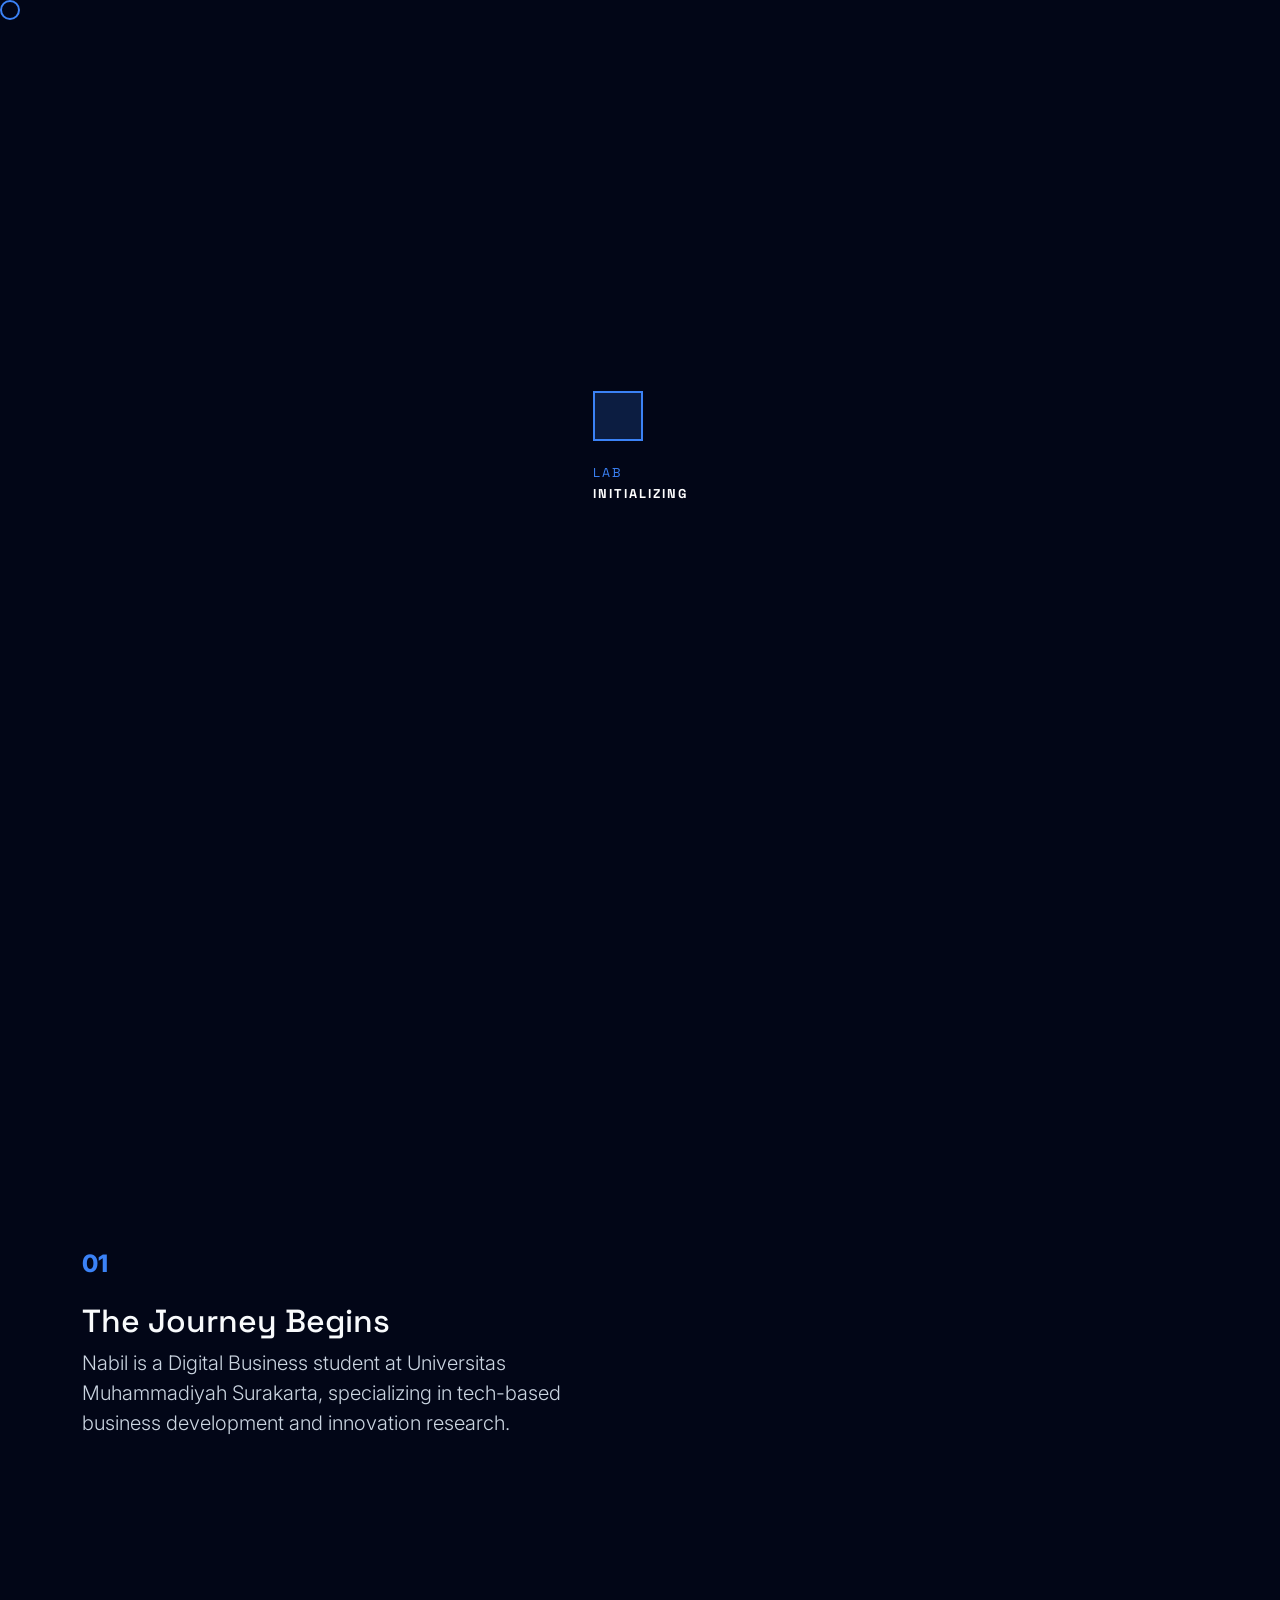
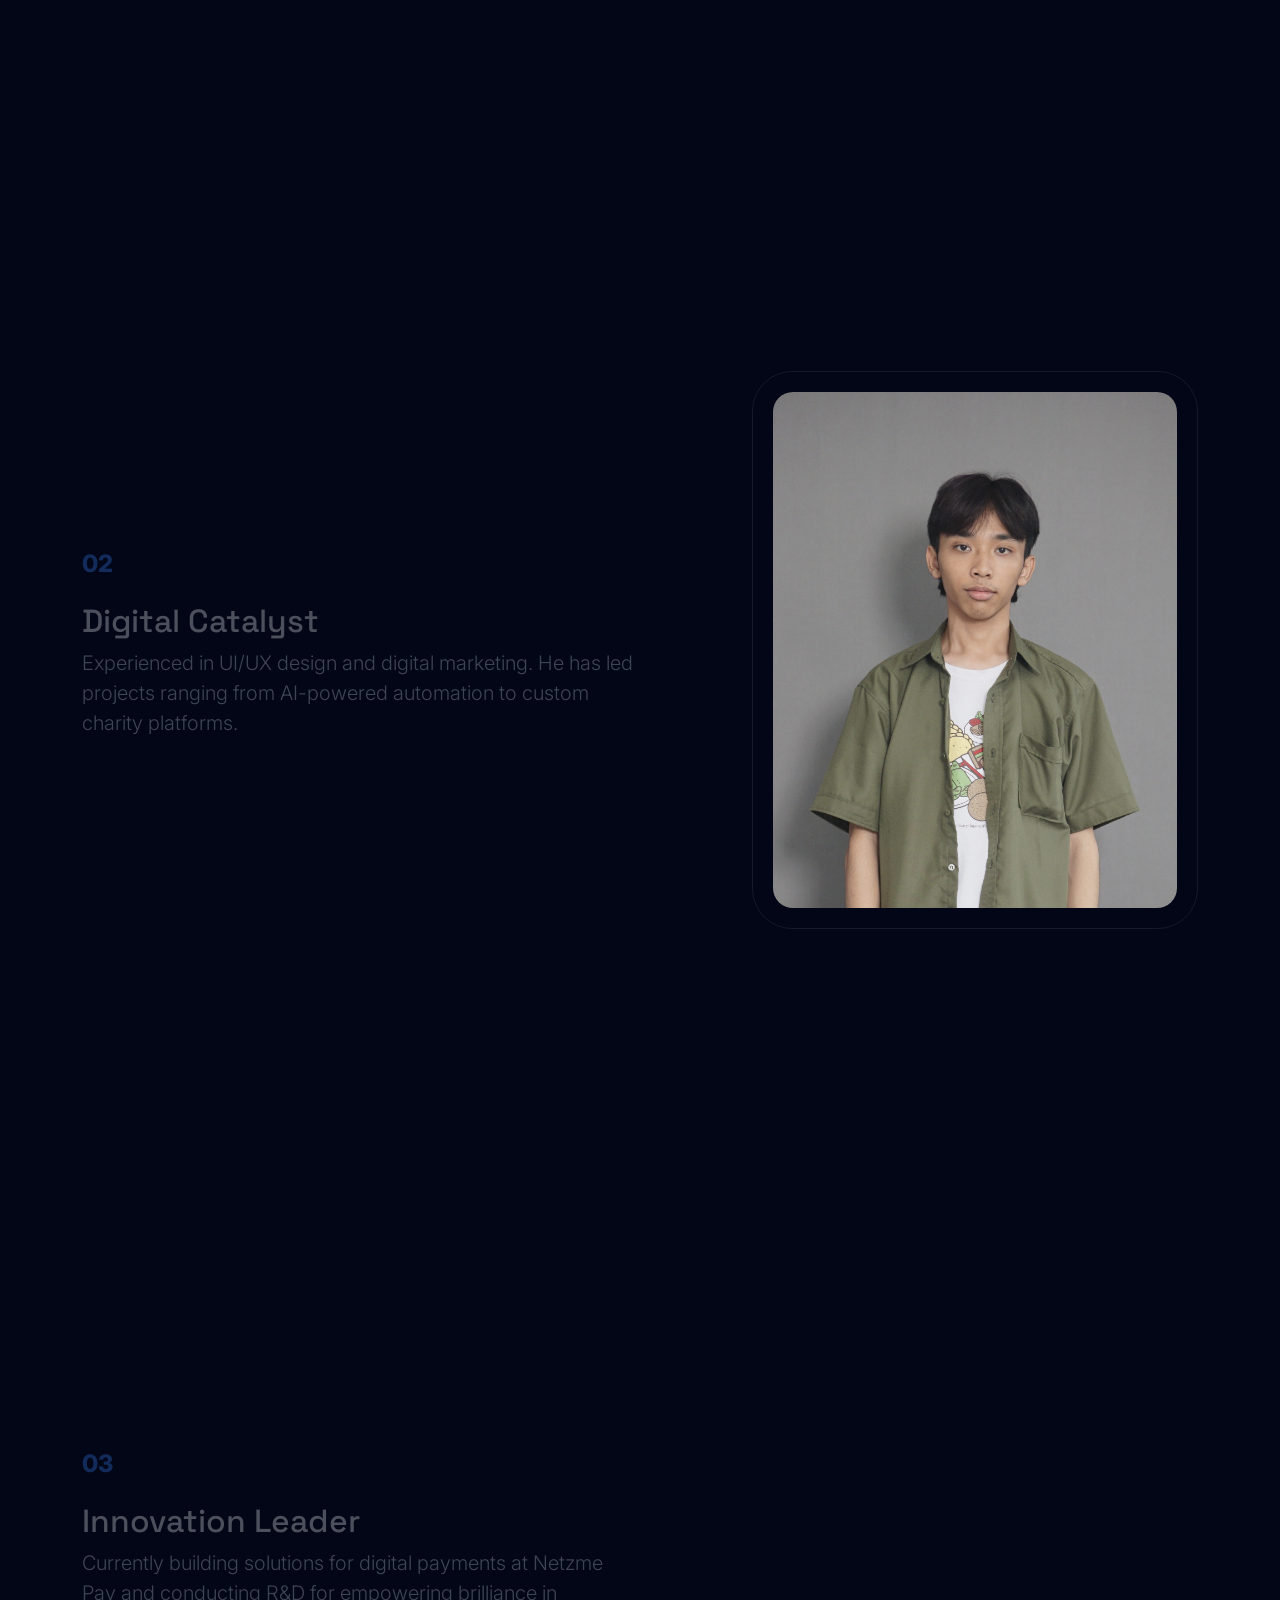
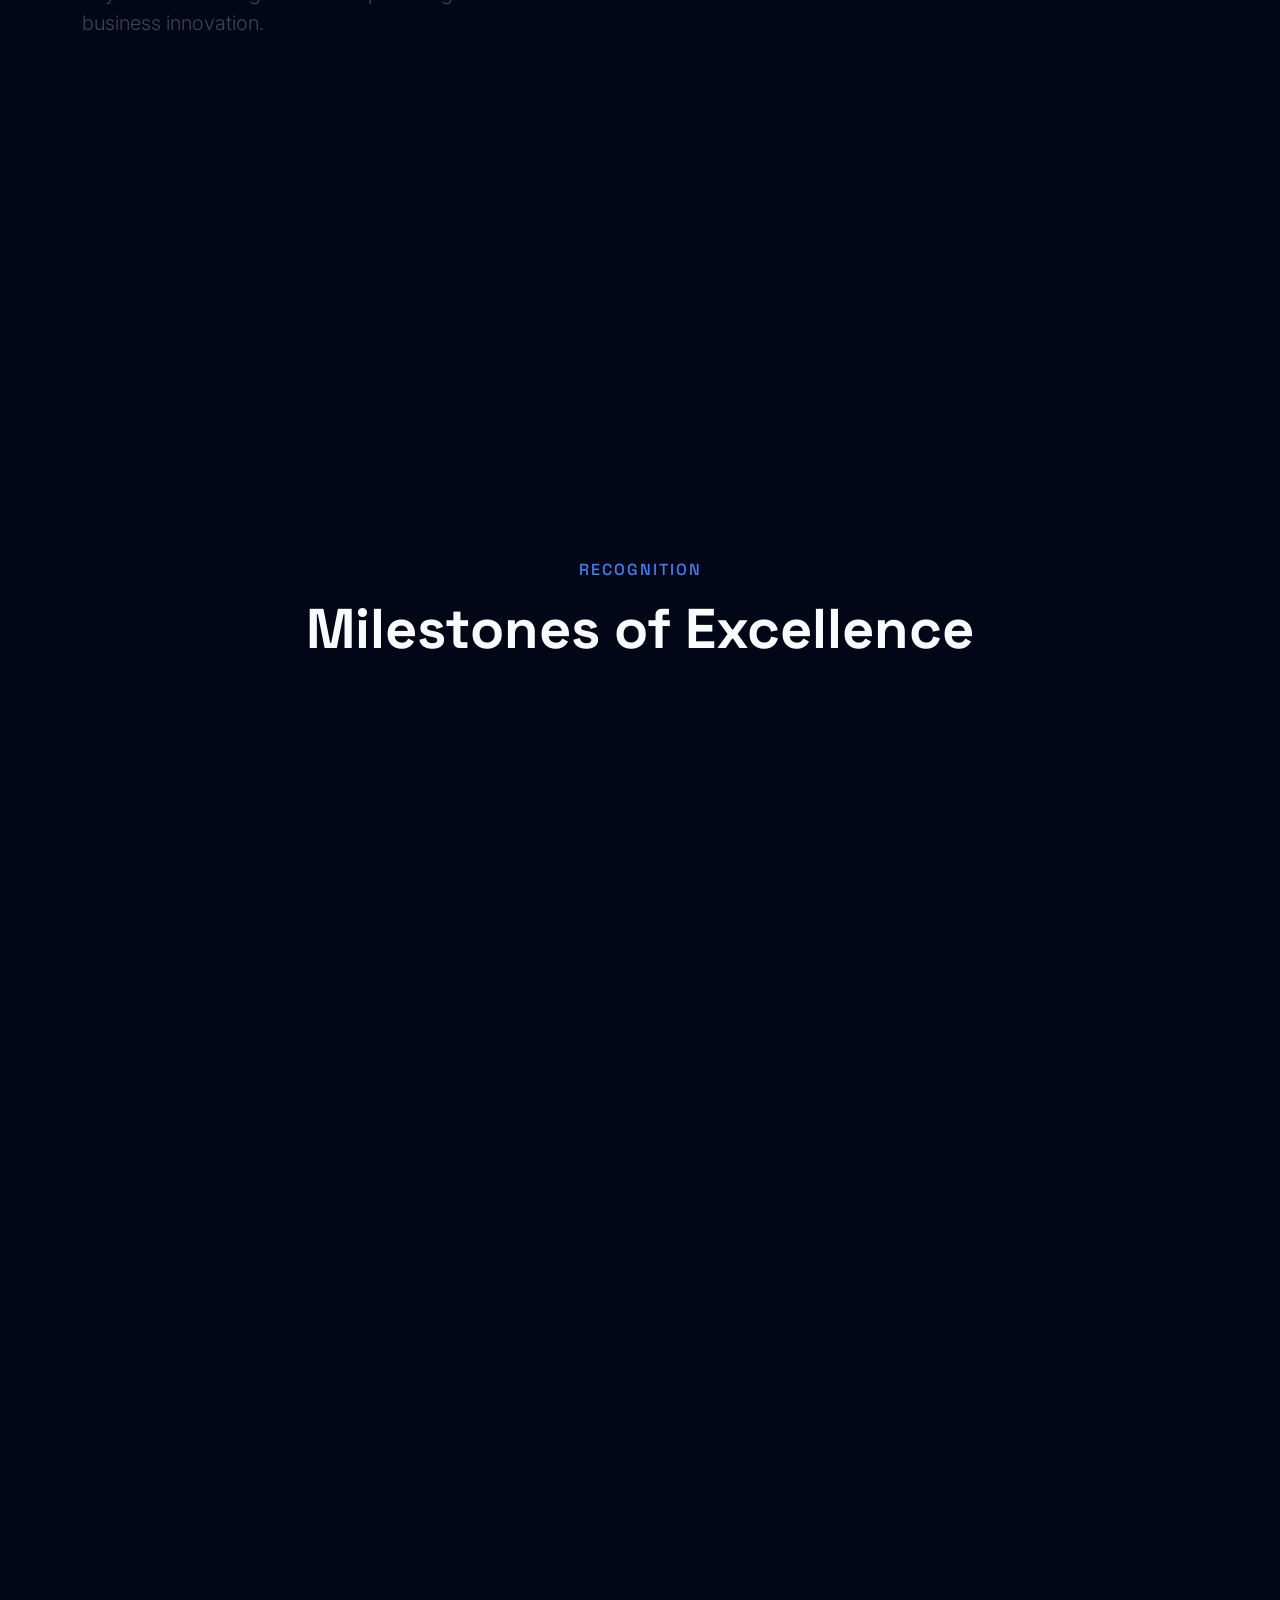
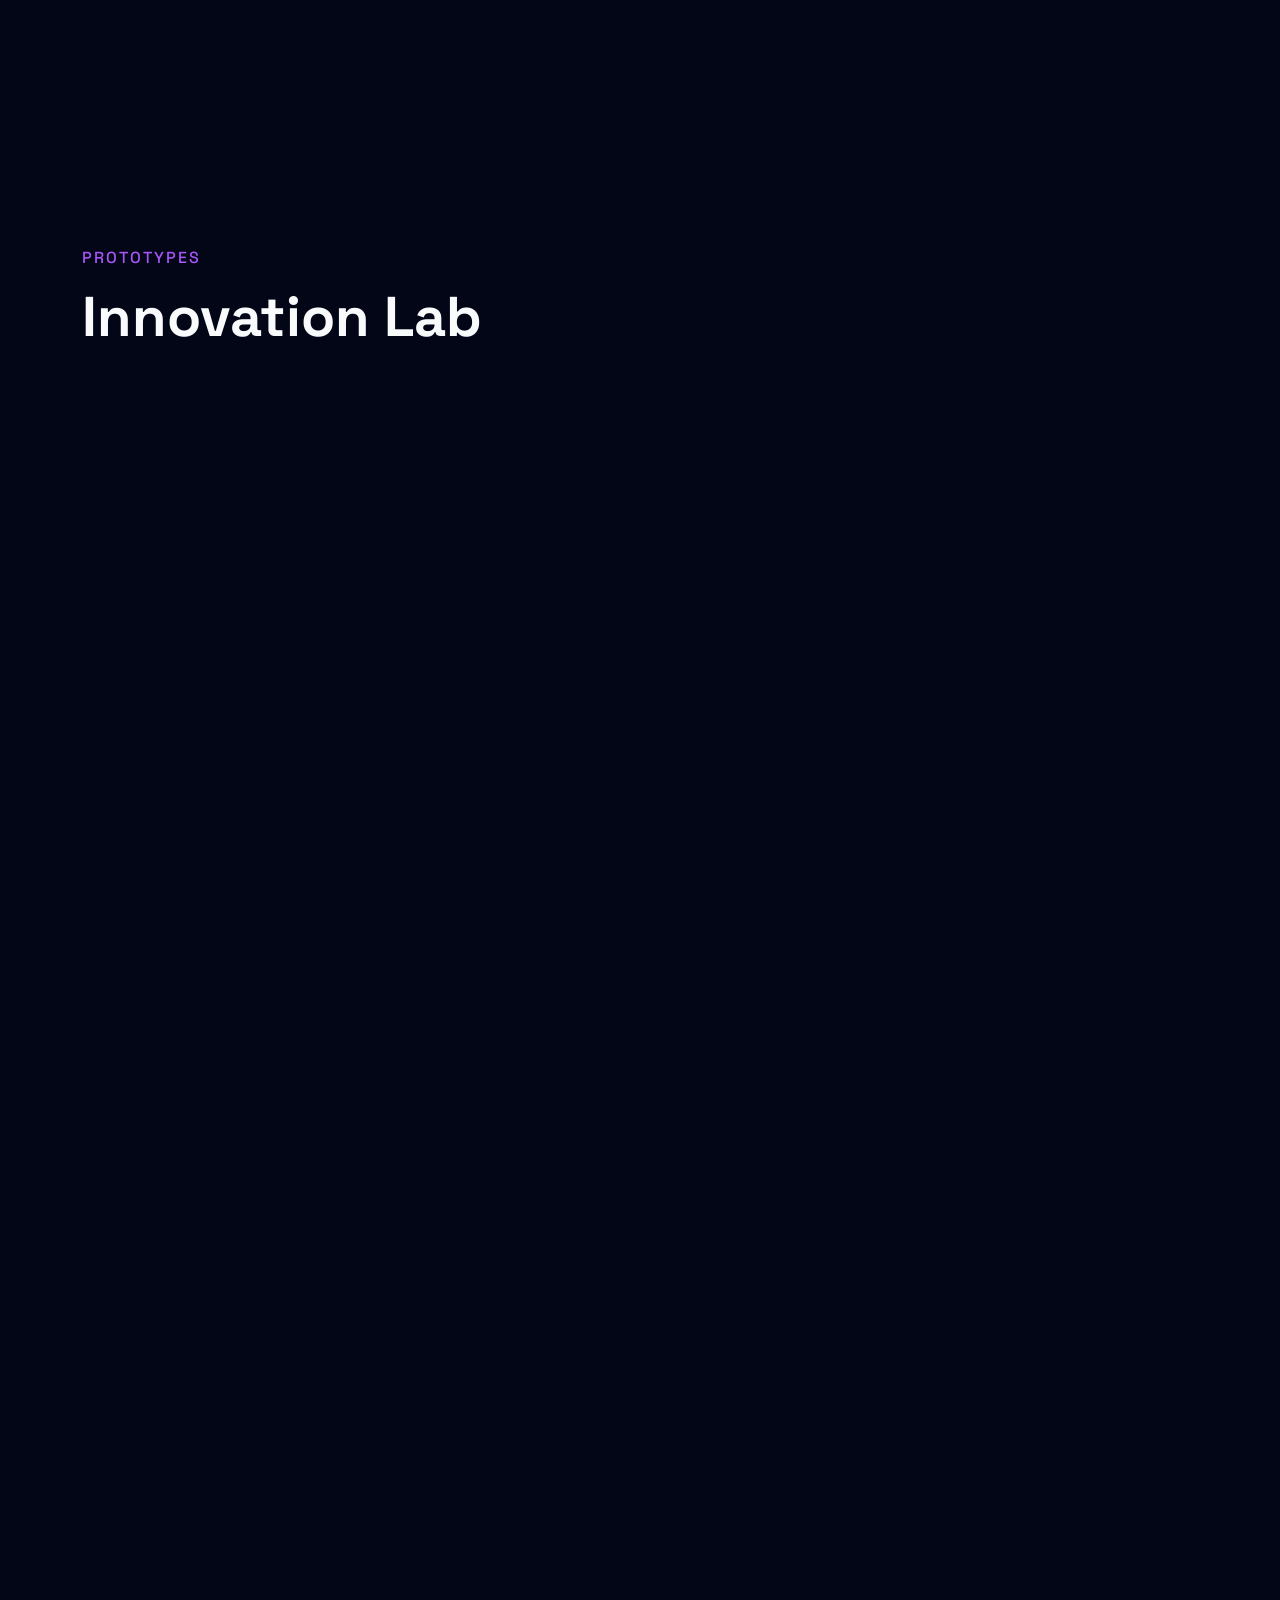
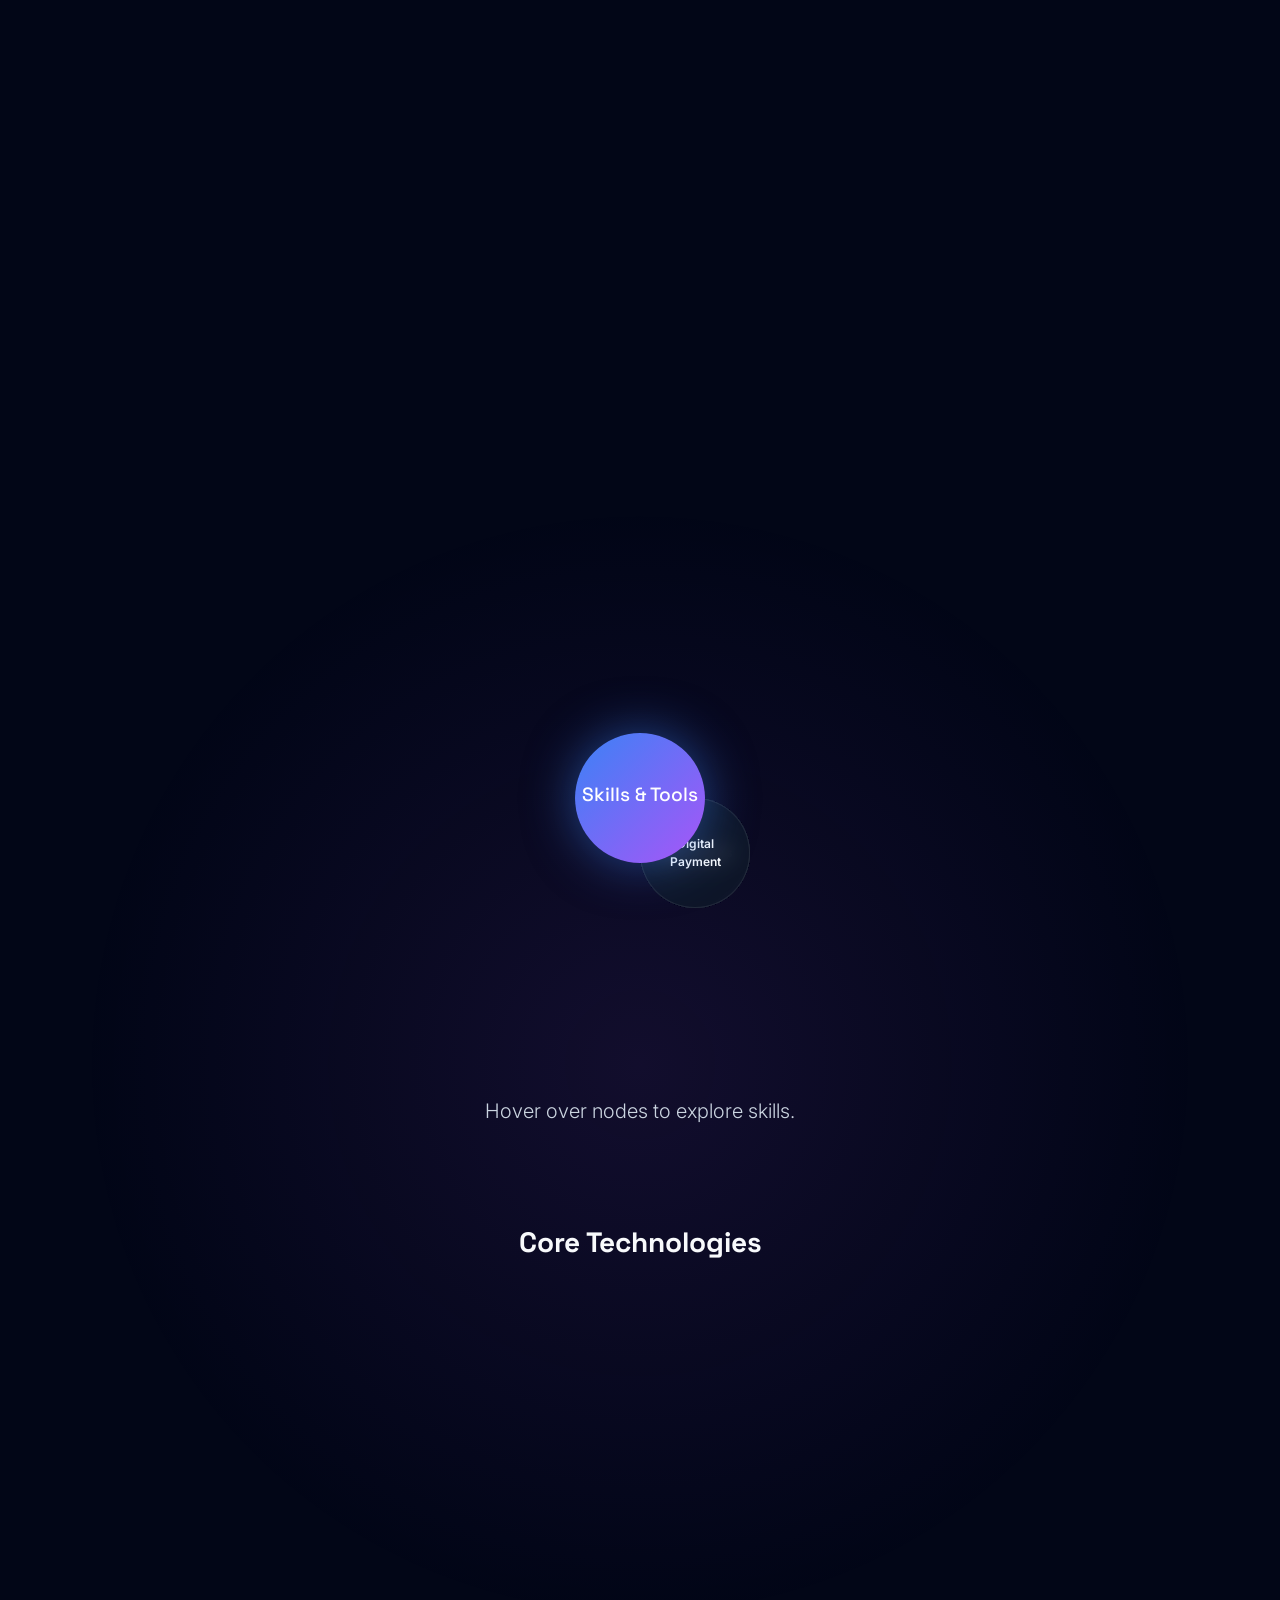
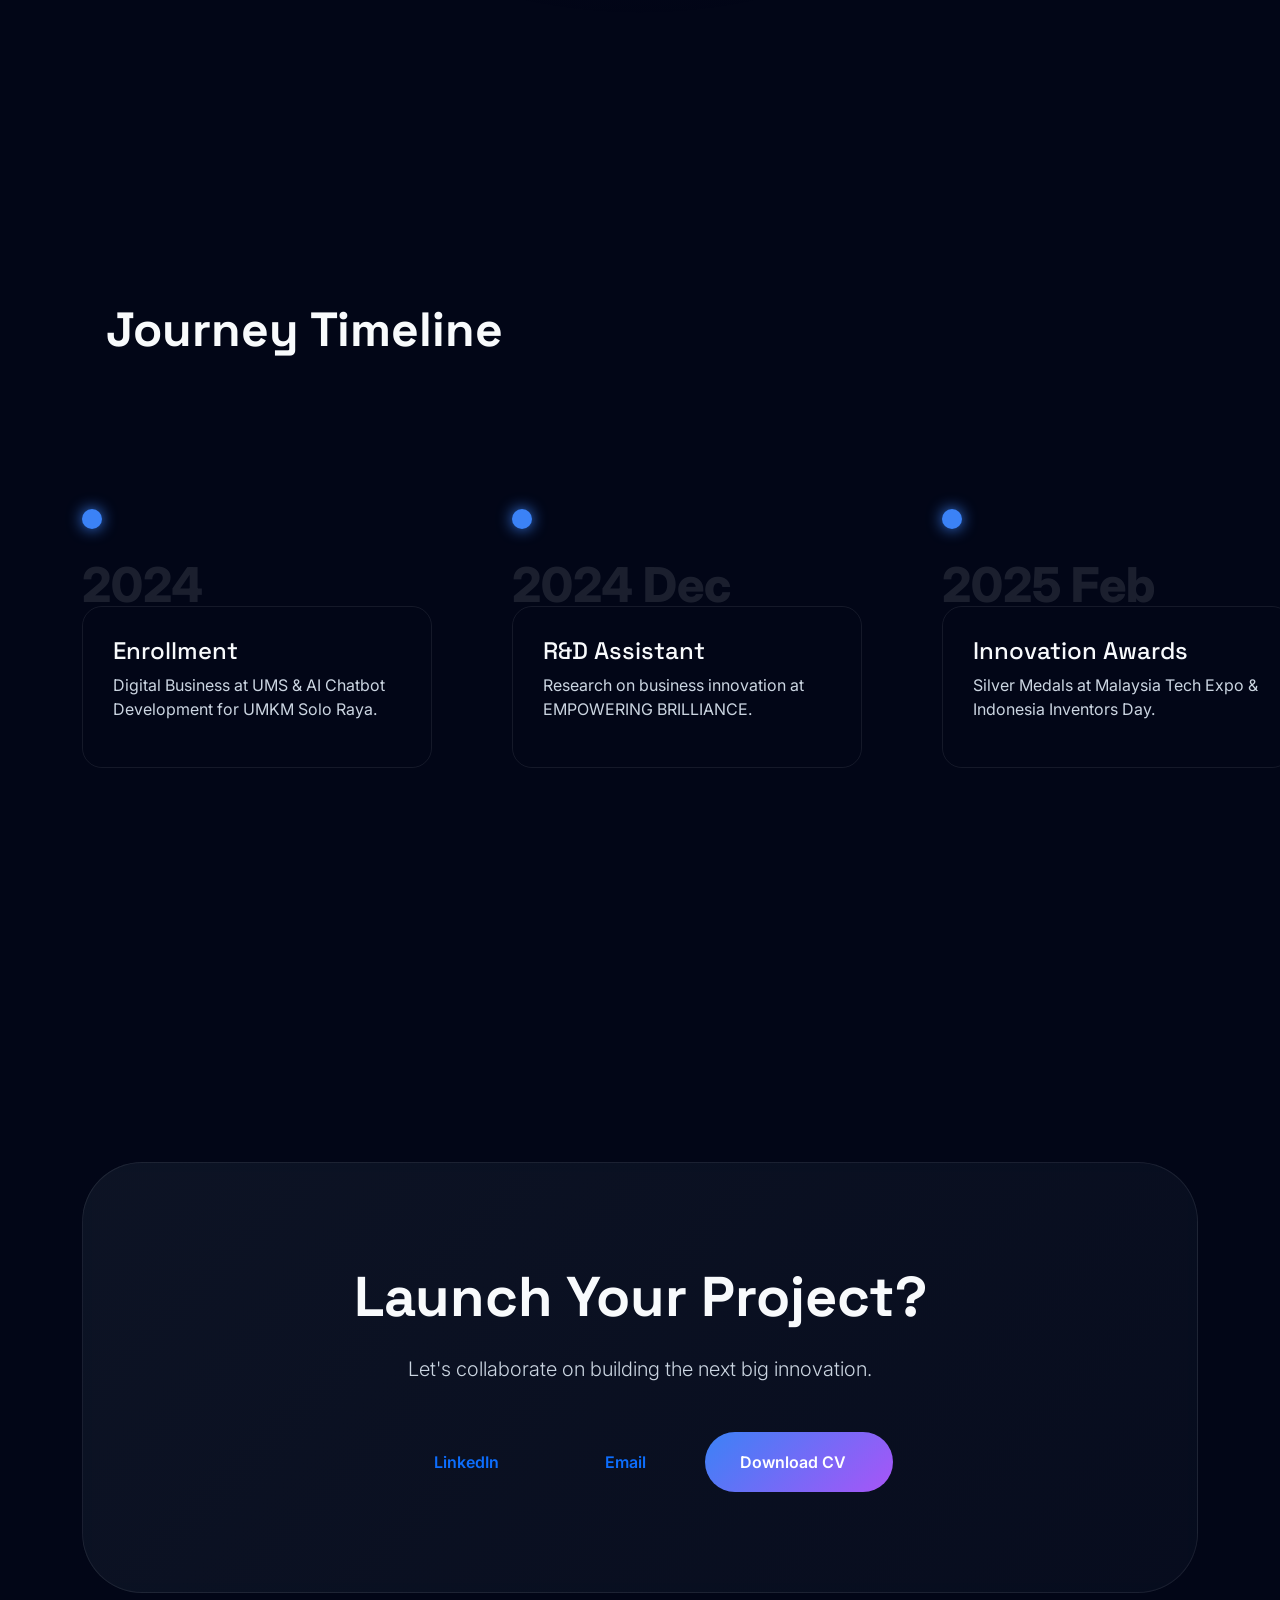
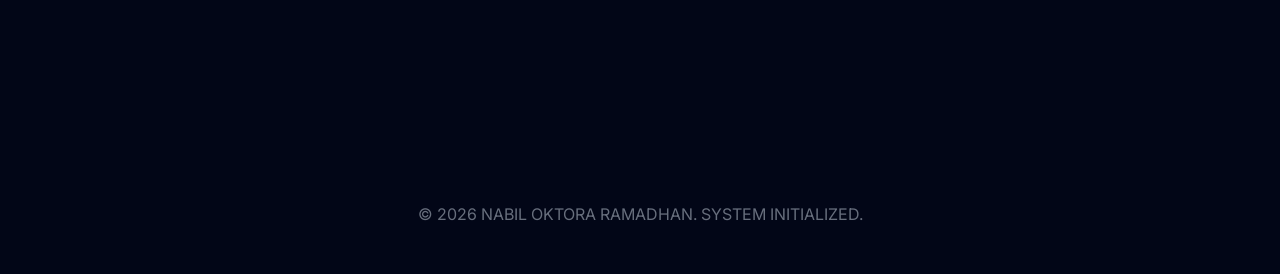
==== index.html @ db27ea3c "Add files via upload" ====
<!DOCTYPE html>
<html lang="en">
<head>
    <meta charset="UTF-8">
    <meta name="viewport" content="width=device-width, initial-scale=1.0">
    <title>Nabil Oktora Ramadhan | Innovation Lab</title>
    <!-- CSS Dependencies -->
    <link href="https://cdn.jsdelivr.net/npm/bootstrap@5.3.0/dist/css/bootstrap.min.css" rel="stylesheet">
    <link href="https://cdn.jsdelivr.net/npm/remixicon@3.5.0/fonts/remixicon.css" rel="stylesheet">
    <link href="https://unpkg.com/aos@2.3.1/dist/aos.css" rel="stylesheet">
    <!-- Fonts -->
    <link href="https://fonts.googleapis.com/css2?family=Space+Grotesk:wght@300;400;500;600;700&family=Inter:wght@300;400;600;800&display=swap" rel="stylesheet">
    <!-- Custom CSS -->
    <link rel="stylesheet" href="assets/css/lab-style.css">
    <!-- Lenis Smooth Scroll CSS -->
    <link rel="stylesheet" href="https://unpkg.com/lenis@1.1.13/dist/lenis.css">
</head>
<body class="dark-mode">

    <!-- PRELOADER -->
    <div id="preloader">
        <div class="loader-wrapper">
            <div class="cube-loader">
                <div class="cube-face front"></div>
                <div class="cube-face back"></div>
                <div class="cube-face left"></div>
                <div class="cube-face right"></div>
                <div class="cube-face top"></div>
                <div class="cube-face bottom"></div>
            </div>
            <h2 class="loader-text ls-2 mt-4">LAB<span>INITIALIZING</span></h2>
        </div>
    </div>

    <!-- CUSTOM CURSOR -->
    <div class="cursor-magic"></div>

    <!-- BACKGROUND ENGINE -->
    <div id="particles-js"></div>
    <div class="cyber-grid"></div>
    <div class="bg-glow"></div>

    <!-- NAVBAR -->
    <div id="scroll-progress"></div>
    <nav class="navbar navbar-expand-lg fixed-top nav-lab">
        <div class="container">
            <a class="navbar-brand fw-bold" href="#">NABIL<span> OKTORA</span></a>
            <div class="ms-auto d-flex align-items-center gap-4">
                <a href="#work" class="nav-link-lab d-none d-md-block">Projects</a>
                <a href="#contact" class="btn btn-cyber">Contact</a>
            </div>
        </div>
    </nav>

    <!-- HERO -->
    <section id="hero" class="hero-section">
        <div class="container text-center">
            <div class="hero-content" data-aos="zoom-out" data-aos-duration="1500">
                <div class="badge-status mb-4">
                    <span class="dot"></span> Digital Innovation Lab V.01
                </div>
                <h1 class="hero-title">
                    <span class="text-reveal">Award-Winning</span><br>
                    <span class="gradient-text">Innovation Leader.</span>
                </h1>
                <p class="hero-sub mt-4 max-w-700 mx-auto" data-aos="fade-up" data-aos-delay="200">
                    Nabil Oktora Ramadhan — International Gold Medalist & Digital Business Strategist. 
                    Merging <span class="text-white fw-bold">AI</span>, <span class="text-white fw-bold">startups</span>, and <span class="text-white fw-bold">innovation</span>.
                </p>
                <div class="hero-btns mt-5 d-flex justify-content-center gap-4">
                    <a href="#work" class="btn-main">Explore My Work</a>
                    <a href="#projects" class="btn-ghost">See My Projects</a>
                </div>
            </div>
        </div>
        <div class="scroll-indicator">
            <div class="mouse"></div>
            <p>Scroll to Explore</p>
        </div>
    </section>

    <!-- ABOUT SCROLL STORY -->
    <section id="about" class="story-section">
        <div class="container">
            <div class="story-wrapper">
                <div class="story-pin">
                    <div class="story-content active" id="step-1">
                        <span class="step-num">01</span>
                        <h2>The Journey Begins</h2>
                        <p class="lead">Nabil is a Digital Business student at Universitas Muhammadiyah Surakarta, specializing in tech-based business development and innovation research.</p>
                    </div>
                    <div class="story-content" id="step-2">
                        <span class="step-num">02</span>
                        <h2>Digital Catalyst</h2>
                        <p class="lead">Experienced in UI/UX design and digital marketing. He has led projects ranging from AI-powered automation to custom charity platforms.</p>
                    </div>
                    <div class="story-content" id="step-3">
                        <span class="step-num">03</span>
                        <h2>Innovation Leader</h2>
                        <p class="lead">Currently building solutions for digital payments at Netzme Pay and conducting R&D for empowering brilliance in business innovation.</p>
                    </div>
                </div>
                <div class="story-visual">
                    <div class="visual-box glass" id="visual-frame">
                        <img src="assets/images/6d55fc59edbf8b810febbb6f651c59e7.jpg" class="img-fluid" alt="Nabil" loading="lazy">
                    </div>
                </div>
            </div>
        </div>
    </section>

    <!-- ACHIEVEMENTS -->
    <section id="achievements" class="achieve-section section-padding">
        <div class="container">
            <div class="section-header text-center mb-100">
                <h6 class="ls-2 uppercase text-info mb-3">Recognition</h6>
                <h2 class="display-4 fw-bold">Milestones of Excellence</h2>
            </div>
            <div class="row g-4 justify-content-center">
                <div class="col-lg-4 col-md-6" data-aos="fade-up">
                    <div class="medal-card glass-premium" data-tilt data-tilt-max="10">
                        <div class="medal-icon gold">
                            <i class="ri-medal-line"></i>
                        </div>
                        <h4 class="mt-4">Gold Medal</h4>
                        <p class="text-muted">Global Youth Invention (GYIIF) 2026</p>
                        <button class="btn-details" onclick="openModal('gyiif2026')">View Details</button>
                    </div>
                </div>
                <div class="col-lg-4 col-md-6" data-aos="fade-up" data-aos-delay="100">
                    <div class="medal-card glass-premium" data-tilt data-tilt-max="10">
                        <div class="medal-icon silver">
                            <i class="ri-medal-line"></i>
                        </div>
                        <h4 class="mt-4">Silver Medal</h4>
                        <p class="text-muted">Malaysia Technology Expo 2025</p>
                        <button class="btn-details" onclick="openModal('mte2025')">View Details</button>
                    </div>
                </div>
                <div class="col-lg-4 col-md-6" data-aos="fade-up" data-aos-delay="200">
                    <div class="medal-card glass-premium" data-tilt data-tilt-max="10">
                        <div class="medal-icon silver">
                            <i class="ri-medal-fill"></i>
                        </div>
                        <h4 class="mt-4">Silver Medal</h4>
                        <p class="text-muted">Indonesia Inventors Day 2025</p>
                        <button class="btn-details" onclick="openModal('iid2025')">View Details</button>
                    </div>
                </div>
                <div class="col-lg-4 col-md-6" data-aos="fade-up" data-aos-delay="300">
                    <div class="medal-card glass-premium" data-tilt data-tilt-max="10">
                        <div class="medal-icon silver">
                            <i class="ri-award-line"></i>
                        </div>
                        <h4 class="mt-4">Silver Award</h4>
                        <p class="text-muted">Asian Youth Innovation Awards 2025</p>
                        <button class="btn-details" onclick="openModal('ayia2025')">View Details</button>
                    </div>
                </div>
                <div class="col-lg-4 col-md-6" data-aos="fade-up" data-aos-delay="400">
                    <div class="medal-card glass-premium" data-tilt data-tilt-max="10">
                        <div class="medal-icon secondary">
                            <i class="ri-trophy-line"></i>
                        </div>
                        <h4 class="mt-4">2nd Place</h4>
                        <p class="text-muted">International IoT Innovation Competition</p>
                        <button class="btn-details" onclick="openModal('iot2025')">View Details</button>
                    </div>
                </div>
            </div>
        </div>
    </section>

    <!-- PROJECT LAB -->
    <section id="work" class="lab-section section-padding">
        <div class="container">
            <div class="section-header mb-100">
                <h6 class="ls-2 uppercase text-purple mb-3">Prototypes</h6>
                <h2 class="display-4 fw-bold">Innovation Lab</h2>
            </div>
            
            <div class="lab-grid">
                <!-- AI Chatbot UMKM -->
                <div class="lab-item" data-aos="zoom-in">
                    <div class="lab-card glass-card" onclick="openProject('aichatbot')">
                        <div class="lab-thumb">
                            <div class="lab-overlay"></div>
                            <img src="assets/images/solo_umkm_thumb.png" alt="Solo UMKM AI" loading="lazy" onerror="this.style.display='none'; this.nextElementSibling.classList.remove('hide-icon');">
                            <i class="ri-robot-line hide-icon"></i>
                        </div>
                        <div class="lab-info">
                            <h3>Solo UMKM AI</h3>
                            <p>AI chatbot to automate marketing for Solo small businesses.</p>
                            <span class="lab-tag">AI & Marketing</span>
                        </div>
                    </div>
                </div>
                <!-- Lazismu Charity -->
                <div class="lab-item" data-aos="zoom-in" data-aos-delay="100">
                    <div class="lab-card glass-card" onclick="openProject('lazismu')">
                        <div class="lab-thumb">
                            <div class="lab-overlay"></div>
                            <img src="assets/images/lazismu_thumb.png" alt="Lazismu Turkey" loading="lazy" onerror="this.style.display='none'; this.nextElementSibling.classList.remove('hide-icon');">
                            <i class="ri-heart-line hide-icon"></i>
                        </div>
                        <div class="lab-info">
                            <h3>Lazismu Turkey</h3>
                            <p>Full-stack charity website for article & donation management.</p>
                            <span class="lab-tag">Web Platform</span>
                        </div>
                    </div>
                </div>
                <!-- SI PALING KULIAH -->
                <div class="lab-item" data-aos="zoom-in" data-aos-delay="200">
                    <div class="lab-card glass-card" onclick="openProject('sypaling')">
                        <div class="lab-thumb">
                            <div class="lab-overlay"></div>
                            <img src="assets/images/sipaling_thumb.png" alt="SI PALING KULIAH" loading="lazy" onerror="this.style.display='none'; this.nextElementSibling.classList.remove('hide-icon');">
                            <i class="ri-book-read-line hide-icon"></i>
                        </div>
                        <div class="lab-info">
                            <h3>SI PALING KULIAH</h3>
                            <p>Ultimate student resource hub for academic success.</p>
                            <span class="lab-tag">Education</span>
                        </div>
                    </div>
                </div>
                <!-- PhysioConnect -->
                <div class="lab-item" data-aos="zoom-in" data-aos-delay="300">
                    <div class="lab-card glass-card" onclick="openProject('physio')">
                        <div class="lab-thumb">
                            <div class="lab-overlay"></div>
                            <img src="assets/images/physio_porto.png" alt="PhysioConnect" loading="lazy" onerror="this.style.display='none'; this.nextElementSibling.classList.remove('hide-icon');">
                            <i class="ri-heart-pulse-line hide-icon"></i>
                        </div>
                        <div class="lab-info">
                            <h3>PhysioConnect</h3>
                            <p>Digital physiotherapy platform with recovery tracking.</p>
                            <span class="lab-tag">HealthTech</span>
                        </div>
                    </div>
                </div>
                <!-- SYDSE -->
                <div class="lab-item" data-aos="zoom-in" data-aos-delay="400">
                    <div class="lab-card glass-card" onclick="openProject('sydse')">
                        <div class="lab-thumb">
                            <div class="lab-overlay"></div>
                            <i class="ri-store-2-line"></i>
                        </div>
                        <div class="lab-info">
                            <h3>SYDSE</h3>
                            <span class="lab-tag">E-Commerce</span>
                        </div>
                    </div>
                </div>
            </div>
        </div>
    </section>

    <!-- SKILLS ORBIT -->
    <section id="skills" class="skills-section">
        <div class="container text-center">
            <div class="orbit-container">
                <div class="orbit-center">
                    <h3>Skills & Tools</h3>
                </div>
                <div class="orbit-item" data-desc="UI/UX design and modern web architecture.">UI/UX Design</div>
                <div class="orbit-item" data-desc="Startup strategy and business development.">Digital Strategy</div>
                <div class="orbit-item" data-desc="Implementing AI agents and chatbots.">AI Automation</div>
                <div class="orbit-item" data-desc="Fullstack web and dashboard development.">Web Engineering</div>
                <div class="orbit-item" data-desc="Data analysis for market research.">Data Insights</div>
                <div class="orbit-item" data-desc="Fintech systems and QRIS integration.">Digital Payment</div>
            </div>
            <div id="skill-description" class="mt-5 text-muted lead mb-100">Hover over nodes to explore skills.</div>

            <!-- Visual Tech Stack Grid -->
            <div class="section-header text-center mb-50">
                <h3 class="fw-bold mb-4">Core Technologies</h3>
            </div>
            
            <div class="tech-stack-container">
                <!-- HTML5 -->
                <div class="tech-card" data-aos="zoom-in">
                    <img src="https://cdn.jsdelivr.net/gh/devicons/devicon/icons/html5/html5-original.svg" class="tech-logo" alt="HTML5">
                    <span class="tech-name">HTML5</span>
                </div>
                <!-- CSS3 -->
                <div class="tech-card" data-aos="zoom-in" data-aos-delay="50">
                    <img src="https://cdn.jsdelivr.net/gh/devicons/devicon/icons/css3/css3-original.svg" class="tech-logo" alt="CSS3">
                    <span class="tech-name">CSS3</span>
                </div>
                <!-- JavaScript -->
                <div class="tech-card" data-aos="zoom-in" data-aos-delay="100">
                    <img src="https://cdn.jsdelivr.net/gh/devicons/devicon/icons/javascript/javascript-original.svg" class="tech-logo" alt="JavaScript">
                    <span class="tech-name">JavaScript</span>
                </div>
                <!-- PHP -->
                <div class="tech-card" data-aos="zoom-in" data-aos-delay="150">
                    <img src="https://cdn.jsdelivr.net/gh/devicons/devicon/icons/php/php-original.svg" class="tech-logo" alt="PHP">
                    <span class="tech-name">PHP</span>
                </div>
                <!-- SQL (MySQL/PostgreSQL) -->
                <div class="tech-card" data-aos="zoom-in" data-aos-delay="200">
                    <img src="https://cdn.jsdelivr.net/gh/devicons/devicon/icons/mysql/mysql-original.svg" class="tech-logo" alt="SQL">
                    <span class="tech-name">SQL</span>
                </div>
                <!-- React -->
                <div class="tech-card" data-aos="zoom-in" data-aos-delay="250">
                    <img src="https://cdn.jsdelivr.net/gh/devicons/devicon/icons/react/react-original.svg" class="tech-logo" alt="React">
                    <span class="tech-name">React</span>
                </div>
                <!-- Node.js -->
                <div class="tech-card" data-aos="zoom-in" data-aos-delay="300">
                    <img src="https://cdn.jsdelivr.net/gh/devicons/devicon/icons/nodejs/nodejs-original.svg" class="tech-logo" alt="Node.js">
                    <span class="tech-name">Node.js</span>
                </div>
                <!-- TypeScript -->
                <div class="tech-card" data-aos="zoom-in" data-aos-delay="350">
                    <img src="https://cdn.jsdelivr.net/gh/devicons/devicon/icons/typescript/typescript-original.svg" class="tech-logo" alt="TypeScript">
                    <span class="tech-name">TypeScript</span>
                </div>
            </div>
        </div>
    </section>

    <!-- TIMELINE -->
    <section id="journey" class="timeline-section section-padding">
        <div class="container container-wide">
            <h2 class="display-5 fw-bold mb-100 px-4">Journey Timeline</h2>
            <div class="timeline-track">
                <div class="timeline-item">
                    <div class="timeline-dot"></div>
                    <div class="timeline-date">2024</div>
                    <div class="timeline-box glass">
                        <h4>Enrollment</h4>
                        <p>Digital Business at UMS & AI Chatbot Development for UMKM Solo Raya.</p>
                    </div>
                </div>
                <div class="timeline-item">
                    <div class="timeline-dot"></div>
                    <div class="timeline-date">2024 Dec</div>
                    <div class="timeline-box glass">
                        <h4>R&D Assistant</h4>
                        <p>Research on business innovation at EMPOWERING BRILLIANCE.</p>
                    </div>
                </div>
                <div class="timeline-item">
                    <div class="timeline-dot"></div>
                    <div class="timeline-date">2025 Feb</div>
                    <div class="timeline-box glass">
                        <h4>Innovation Awards</h4>
                        <p>Silver Medals at Malaysia Tech Expo & Indonesia Inventors Day.</p>
                    </div>
                </div>
                <div class="timeline-item">
                    <div class="timeline-dot"></div>
                    <div class="timeline-date">2025 Jul</div>
                    <div class="timeline-box glass">
                        <h4>Netzme Pay</h4>
                        <p>Distribution Assistant for digital payment solutions (QRIS).</p>
                    </div>
                </div>
                <div class="timeline-item">
                    <div class="timeline-dot"></div>
                    <div class="timeline-date">2025 Oct</div>
                    <div class="timeline-box glass">
                        <h4>Lazismu Project</h4>
                        <p>Completion of the Charity & Article Management system.</p>
                    </div>
                </div>
                <div class="timeline-item">
                    <div class="timeline-dot"></div>
                    <div class="timeline-date">2026 Jan</div>
                    <div class="timeline-box glass">
                        <h4>Gold Medal GYIIF</h4>
                        <p>Top honor at Global Youth Invention & Innovation Fair 2026 for PhysioConnect.</p>
                    </div>
                </div>
            </div>
        </div>
    </section>

    <!-- CONTACT -->
    <section id="contact" class="contact-lab section-padding">
        <div class="container text-center">
            <div class="contact-panel glass-premium" data-aos="flip-up">
                <h2 class="display-4 fw-bold mb-4">Launch Your Project?</h2>
                <p class="lead text-muted mb-5">Let's collaborate on building the next big innovation.</p>
                <div class="d-flex justify-content-center gap-4 flex-wrap">
                    <a href="https://www.linkedin.com/in/nabiloktora/" target="_blank" rel="noopener noreferrer" class="social-btn glass"><i class="ri-linkedin-box-fill"></i> LinkedIn</a>
                    <a href="mailto:nabil@example.com" class="social-btn glass"><i class="ri-mail-send-fill"></i> Email</a>
                    <a href="#" class="social-btn main-btn">Download CV <i class="ri-download-line"></i></a>
                </div>
            </div>
        </div>
    </section>

    <!-- FOOTER -->
    <footer class="footer-lab py-5 text-center">
        <p class="opacity-50 mb-0">&copy; 2026 NABIL OKTORA RAMADHAN. SYSTEM INITIALIZED.</p>
    </footer>

    <!-- MODAL PORTS -->
    <div id="modal-portal" class="modal-lab">
        <div class="modal-glass">
            <button class="modal-close" onclick="closeModal()">×</button>
            <div id="modal-content"></div>
        </div>
    </div>

    <!-- JS Dependencies -->
    <script src="https://cdn.jsdelivr.net/npm/bootstrap@5.3.0/dist/js/bootstrap.bundle.min.js"></script>
    <script src="https://cdnjs.cloudflare.com/ajax/libs/gsap/3.12.2/gsap.min.js"></script>
    <script src="https://cdnjs.cloudflare.com/ajax/libs/gsap/3.12.2/ScrollTrigger.min.js"></script>
    <script src="https://unpkg.com/lenis@1.1.13/dist/lenis.min.js"></script>
    <script src="https://cdn.jsdelivr.net/npm/particles.js@2.0.0/particles.min.js"></script>
    <script src="https://unpkg.com/aos@2.3.1/dist/aos.js"></script>
    <script src="https://unpkg.com/typed.js@2.0.16/dist/typed.umd.js"></script>
    <script src="https://cdnjs.cloudflare.com/ajax/libs/vanilla-tilt/1.8.1/vanilla-tilt.min.js"></script>
    
    <!-- Custom JS -->
    <script src="assets/js/lab-app.js"></script>
</body>
</html>
---- assets/css/lab-style.css ----
/* NABIL LAB - PREMIUM CYBER DESIGN SYSTEM */

:root {
  --bg-deep: #020617;
  --navy-blue: #1e293b;
  --electric-blue: #3b82f6;
  --cyber-purple: #a855f7;
  --text-main: #f8fafc;
  --text-muted: #94a3b8;
  --text-muted-bright: #cbd5e1;
  --glass-bg: rgba(15, 23, 42, 0.7);
  --glass-border: rgba(255, 255, 255, 0.08);
  --skin-color: #3b82f6;
  --lab-gradient: linear-gradient(135deg, #3b82f6, #a855f7);
  --transition: cubic-bezier(0.23, 1, 0.32, 1);
}

* {
  margin: 0;
  padding: 0;
  box-sizing: border-box;
}

body {
  background-color: var(--bg-deep);
  color: var(--text-main);
  font-family: "Inter", sans-serif;
  overflow-x: hidden;
  cursor: none;
}

h1,
h2,
h3,
h4,
.ls-2 {
  font-family: "Space Grotesk", sans-serif;
}

.gradient-text {
  background: var(--lab-gradient);
  -webkit-background-clip: text;
  background-clip: text;
  -webkit-text-fill-color: transparent;
  display: inline-block;
}

.text-reveal {
  position: relative;
  overflow: hidden;
  display: inline-block;
}

.text-reveal::after {
  content: "";
  position: absolute;
  top: 0; left: 0;
  width: 100%; height: 100%;
  background: var(--lab-gradient);
  transform: translateX(-101%);
  transition: 1s var(--transition);
}

.text-reveal.active::after {
  transform: translateX(101%);
}

.section-padding {
  padding: 160px 0;
}
.mb-100 {
  margin-bottom: 100px;
}
.ls-2 {
  letter-spacing: 2px;
}
.uppercase {
  text-transform: uppercase;
}

.text-info {
  color: var(--electric-blue) !important;
}

.text-purple {
  color: var(--cyber-purple) !important;
}

.text-muted {
  color: var(--text-muted-bright) !important;
}

p:not(.hero-sub) {
  color: var(--text-muted-bright);
}

/* PRELOADER */
#preloader {
  position: fixed;
  top: 0;
  left: 0;
  width: 100%;
  height: 100%;
  background: var(--bg-deep);
  z-index: 10000;
  display: flex;
  justify-content: center;
  align-items: center;
  transition: 0.8s var(--transition);
}

.fade-out {
  opacity: 0;
  visibility: hidden;
}

.cube-loader {
  width: 50px;
  height: 50px;
  position: relative;
  transform-style: preserve-3d;
  animation: rotateCube 2s infinite linear;
}

.cube-face {
  position: absolute;
  width: 100%;
  height: 100%;
  border: 2px solid var(--electric-blue);
  background: rgba(59, 130, 246, 0.1);
}

.front {
  transform: translateZ(25px);
}
.back {
  transform: rotateY(180deg) translateZ(25px);
}
.left {
  transform: rotateY(-90deg) translateZ(25px);
}
.right {
  transform: rotateY(90deg) translateZ(25px);
}
.top {
  transform: rotateX(90deg) translateZ(25px);
}
.bottom {
  transform: rotateX(-90deg) translateZ(25px);
}

@keyframes rotateCube {
  0% {
    transform: rotateX(0deg) rotateY(0deg);
  }
  100% {
    transform: rotateX(360deg) rotateY(360deg);
  }
}

.loader-text {
  font-size: 0.8rem;
  color: var(--electric-blue);
  font-weight: 400;
}

.loader-text span {
  font-weight: 800;
  display: block;
  margin-top: 5px;
  color: white;
}

/* CUSTOM CURSOR */
.cursor-magic {
  width: 20px;
  height: 20px;
  border: 2px solid var(--electric-blue);
  border-radius: 50%;
  position: fixed;
  pointer-events: none;
  z-index: 10001;
  top: 0; left: 0;
  will-change: transform;
  transition:
    width 0.3s var(--transition),
    height 0.3s var(--transition),
    background 0.3s var(--transition);
}

.cursor-magic.hover {
  width: 60px;
  height: 60px;
  background: rgba(59, 130, 246, 0.1);
}

/* BACKGROUND ENGINE */
#particles-js {
  position: fixed;
  top: 0;
  left: 0;
  width: 100%;
  height: 100%;
  z-index: -1;
  pointer-events: none;
}

.bg-glow {
  position: fixed;
  width: 50vw;
  height: 50vw;
  background: radial-gradient(circle, rgba(59, 130, 246, 0.1) 0%, transparent 70%);
  border-radius: 50%;
  pointer-events: none;
  z-index: -1;
  transform: translate(-50%, -50%);
  filter: blur(80px);
  will-change: top, left;
}

body::after {
  content: "";
  position: fixed;
  top: 0; left: 0;
  width: 100%; height: 100%;
  background: url("https://grainy-gradients.vercel.app/noise.svg");
  opacity: 0.05;
  pointer-events: none;
  z-index: 10000;
  mix-blend-mode: overlay;
}

/* NAVBAR */
#scroll-progress {
  position: fixed;
  top: 0; left: 0;
  width: 0%; height: 4px;
  background: var(--lab-gradient);
  z-index: 10003;
  transition: width 0.1s;
}

.nav-lab {
  padding: 30px 0;
  transition: 0.4s var(--transition);
}

.nav-lab.scrolled {
  background: var(--glass-bg);
  -webkit-backdrop-filter: blur(15px);
  backdrop-filter: blur(15px);
  padding: 15px 0;
  border-bottom: 1px solid var(--glass-border);
}

.navbar-brand {
  font-size: 1.5rem;
  color: white;
}
.navbar-brand span {
  color: var(--electric-blue);
}

.nav-link-lab {
  color: var(--text-muted);
  text-decoration: none;
  font-weight: 500;
  transition: 0.3s;
}

.nav-link-lab:hover {
  color: var(--electric-blue);
}

.btn-cyber {
  background: transparent;
  border: 1px solid var(--electric-blue);
  color: var(--electric-blue);
  padding: 8px 24px;
  border-radius: 100px;
  transition: 0.4s;
}

.btn-cyber:hover {
  background: var(--electric-blue);
  color: white;
  box-shadow: 0 0 20px rgba(59, 130, 246, 0.4);
}

/* HERO */
.hero-section {
  min-height: 100vh;
  display: flex;
  align-items: center;
  position: relative;
  padding-top: 100px;
}

.hero-title {
  font-size: 5rem;
  font-weight: 800;
  line-height: 1;
  margin-bottom: 30px;
}

.max-w-700 {
  max-width: 700px;
}
.hero-sub {
  font-size: 1.4rem;
  opacity: 0.8;
}

.badge-status {
  background: rgba(59, 130, 246, 0.1);
  border: 1px solid rgba(59, 130, 246, 0.2);
  padding: 6px 16px;
  border-radius: 100px;
  display: inline-flex;
  align-items: center;
  gap: 10px;
}

.badge-status .dot {
  width: 6px;
  height: 6px;
  background: #10b981;
  border-radius: 50%;
  animation: pulseActive 1.5s infinite;
}

@keyframes pulseActive {
  0% {
    transform: scale(1);
    opacity: 1;
  }
  100% {
    transform: scale(3);
    opacity: 0;
  }
}

.btn-main {
  background: var(--electric-blue);
  color: white;
  padding: 16px 40px;
  border-radius: 12px;
  text-decoration: none;
  font-weight: 600;
  transition: 0.4s;
  box-shadow: 0 10px 40px -10px rgba(59, 130, 246, 0.5);
}

.btn-main:hover {
  transform: translateY(-5px);
  background: #2563eb;
}

.btn-ghost {
  background: transparent;
  border: 1px solid var(--glass-border);
  color: white;
  padding: 16px 40px;
  border-radius: 12px;
  text-decoration: none;
  font-weight: 600;
  transition: 0.4s;
}

.btn-ghost:hover {
  background: var(--glass-border);
}

.scroll-indicator {
  position: absolute;
  bottom: 25px;
  left: 50%;
  transform: translateX(-50%);
  text-align: center;
  opacity: 0.5;
  pointer-events: none;
  transition: 0.3s;
}

@media (max-height: 700px) {
  .scroll-indicator {
    display: none;
  }
}

.mouse {
  width: 25px;
  height: 40px;
  border: 2px solid white;
  border-radius: 20px;
  margin: 0 auto 10px;
  position: relative;
}

.mouse::after {
  content: "";
  position: absolute;
  width: 4px;
  height: 8px;
  background: white;
  left: 50%;
  transform: translateX(-50%);
  top: 6px;
  border-radius: 2px;
  animation: mouseScroll 1s infinite alternate;
}

@keyframes mouseScroll {
  from {
    top: 6px;
  }
  to {
    top: 15px;
  }
}

/* STORY SECTION */
.story-section {
  min-height: 200vh;
  padding: 0;
}

.story-wrapper {
  display: flex;
  justify-content: space-between;
  align-items: center;
  gap: 80px;
}

.story-pin {
  width: 50%;
  position: relative;
}

.story-content {
  min-height: 100vh;
  display: flex;
  flex-direction: column;
  justify-content: center;
  opacity: 0.3;
  transition: 0.8s;
}

.story-content.active {
  opacity: 1;
}

.step-num {
  font-size: 1.5rem;
  font-weight: 800;
  color: var(--electric-blue);
  margin-bottom: 20px;
  display: block;
}

.story-visual {
  width: 40%;
  height: 100vh;
  display: flex;
  align-items: center;
  position: sticky;
  top: 0;
}

.visual-box {
  width: 100%;
  aspect-ratio: 4/5;
  border-radius: 40px;
  overflow: hidden;
  padding: 20px;
  border: 1px solid var(--glass-border);
}

.visual-box img {
  border-radius: 20px;
  width: 100%;
  height: 100%;
  object-fit: cover;
  filter: saturate(0.8);
  transition: 1s;
}

/* ACHIEVEMENTS */
.glass-premium {
  background: var(--glass-bg);
  -webkit-backdrop-filter: blur(15px);
  backdrop-filter: blur(15px);
  border: 1px solid var(--glass-border);
  border-radius: 32px;
  padding: 50px 40px;
  text-align: center;
  transition: 0.5s var(--transition);
  will-change: transform, opacity;
  transform: translateZ(0); 
  backface-visibility: hidden;
}

.medal-card:hover {
  border-color: var(--electric-blue);
  background: rgba(59, 130, 246, 0.05);
}

.medal-card::before {
  content: "";
  position: absolute;
  top: -150%; left: -150%;
  width: 300%; height: 300%;
  background: linear-gradient(
    45deg,
    transparent,
    rgba(255, 255, 255, 0.08),
    transparent
  );
  transform: rotate(45deg);
  transition: 0.8s;
  pointer-events: none;
}

.medal-card:hover::before {
  top: 150%; left: 150%;
}

.medal-icon {
  width: 80px;
  height: 80px;
  margin: 0 auto;
  display: flex;
  align-items: center;
  justify-content: center;
  font-size: 2.5rem;
  border-radius: 22px;
}

.medal-icon.gold {
  background: linear-gradient(135deg, #ffd700, #ffae00);
  color: #78350f;
  box-shadow: 0 0 20px rgba(255, 215, 0, 0.3);
}
.medal-icon.silver {
  background: linear-gradient(135deg, #e2e8f0, #cbd5e1);
  color: #475569;
}
.medal-icon.secondary {
  background: linear-gradient(135deg, #fbbf24, #f59e0b);
  color: #b45309;
}

.btn-details {
  background: transparent;
  border: 1px solid rgba(255, 255, 255, 0.1);
  color: white;
  padding: 10px 20px;
  border-radius: 10px;
  margin-top: 30px;
  transition: 0.3s;
}

.btn-details:hover {
  background: white;
  color: black;
}

/* PROJECT LAB */
.lab-grid {
  display: grid;
  grid-template-columns: repeat(2, 1fr);
  gap: 30px;
}

.glass-card {
  background: var(--glass-bg);
  border: 1px solid var(--glass-border);
  border-radius: 30px;
  padding: 20px;
  transition: 0.5s var(--transition);
  cursor: pointer;
  will-change: transform;
  transform: translateZ(0);
}

.lab-thumb {
  width: 100%;
  height: 280px;
  background: var(--navy-blue);
  border-radius: 20px;
  margin-bottom: 25px;
  display: flex;
  align-items: center;
  justify-content: center;
  font-size: 4rem;
  position: relative;
  overflow: hidden;
}

.lab-thumb i {
  color: rgba(255, 255, 255, 0.2);
  transition: 0.6s;
}

.lab-thumb img {
  width: 100%;
  height: 100%;
  object-fit: cover;
  transition: 0.6s var(--transition);
}

.hide-icon {
  display: none !important;
}

.lab-card:hover {
  transform: translateY(-20px);
  border-color: var(--cyber-purple);
  box-shadow: 0 30px 60px -15px rgba(168, 85, 247, 0.2);
}

.lab-card:hover .lab-thumb i,
.lab-card:hover .lab-thumb img {
  color: var(--cyber-purple);
  transform: scale(1.1);
}

.lab-tag {
  font-size: 0.7rem;
  padding: 4px 12px;
  border: 1px solid var(--glass-border);
  border-radius: 100px;
  opacity: 0.6;
}

/* SKILLS ORBIT */
.skills-section {
  min-height: 100vh;
  display: flex;
  flex-direction: column;
  align-items: center;
  justify-content: center;
  padding: 160px 0;
  background: radial-gradient(
    circle at center,
    rgba(168, 85, 247, 0.1) 0%,
    transparent 60%
  );
}

.orbit-container {
  position: relative;
  width: 500px;
  height: 500px;
  margin: 0 auto;
}

.orbit-center {
  position: absolute;
  top: 50%; left: 50%;
  transform: translate(-50%, -50%);
  width: 130px; height: 130px;
  background: var(--lab-gradient);
  border-radius: 50%;
  display: flex; align-items: center; justify-content: center;
  box-shadow: 0 0 50px rgba(59, 130, 246, 0.5);
  z-index: 5;
}

.orbit-center h3 {
  font-size: 1.2rem;
  color: white;
  text-align: center;
}

.orbit-item {
  position: absolute;
  top: 50%; left: 50%;
  width: 110px; height: 110px;
  background: var(--glass-bg);
  border: 1px solid var(--glass-border);
  -webkit-backdrop-filter: blur(10px);
  backdrop-filter: blur(10px);
  border-radius: 50%;
  display: flex; align-items: center; justify-content: center;
  font-size: 0.75rem;
  font-weight: 600;
  text-align: center;
  padding: 10px;
  transition: 0.4s;
  cursor: pointer;
  will-change: transform;
  transform: translateZ(0);
}

.orbit-item:hover {
  background: var(--electric-blue);
  color: white;
  transform: scale(1.1);
  box-shadow: 0 0 30px rgba(59, 130, 246, 0.4);
}

/* DETAILED SKILLS */
.skills-grid {
  display: grid;
  grid-template-columns: repeat(auto-fit, minmax(280px, 1fr));
  gap: 30px;
  width: 100%;
}

.skill-category {
  background: var(--glass-bg);
  border: 1px solid var(--glass-border);
  border-radius: 25px;
  padding: 35px;
  text-align: left;
  transition: 0.4s var(--transition);
  position: relative;
  overflow: hidden;
}

.skill-category::before {
  content: "";
  position: absolute;
  top: 0; left: 0;
  width: 100%; height: 2px;
  background: var(--lab-gradient);
  opacity: 0;
  transition: 0.4s;
}

.skill-category:hover {
  border-color: var(--electric-blue);
  transform: translateY(-10px);
}

.skill-category:hover::before {
  opacity: 1;
}

.category-icon {
  width: 50px;
  height: 50px;
  background: rgba(59, 130, 246, 0.1);
  border-radius: 12px;
  display: flex;
  align-items: center;
  justify-content: center;
  font-size: 1.5rem;
  color: var(--electric-blue);
  margin-bottom: 25px;
}

.skill-tags {
  display: flex;
  flex-wrap: wrap;
  gap: 10px;
}

.skill-tag {
  background: rgba(255, 255, 255, 0.05);
  border: 1px solid var(--glass-border);
  padding: 6px 14px;
  border-radius: 10px;
  font-size: 0.8rem;
  font-weight: 500;
  color: var(--text-muted-bright);
  transition: 0.3s;
}

.skill-tag:hover {
  background: var(--electric-blue);
  color: white;
  border-color: var(--electric-blue);
  transform: translateY(-2px);
}

/* TECH STACK LOGOS */
.tech-stack-container {
  display: grid;
  grid-template-columns: repeat(auto-fill, minmax(140px, 1fr));
  gap: 20px;
  width: 100%;
}

.tech-card {
  background: var(--glass-bg);
  border: 1px solid var(--glass-border);
  border-radius: 20px;
  padding: 25px;
  text-align: center;
  transition: 0.4s var(--transition);
  display: flex;
  flex-direction: column;
  align-items: center;
  justify-content: center;
  gap: 15px;
  position: relative;
  overflow: hidden;
}

.tech-card:hover {
  background: rgba(59, 130, 246, 0.05);
  border-color: var(--electric-blue);
  transform: translateY(-8px) scale(1.02);
  box-shadow: 0 15px 30px -10px rgba(59, 130, 246, 0.3);
}

.tech-logo {
  width: 50px;
  height: 50px;
  object-fit: contain;
  filter: grayscale(1) brightness(1.5);
  transition: 0.4s;
}

.tech-card:hover .tech-logo {
  filter: grayscale(0) brightness(1);
  transform: scale(1.1);
}

.tech-name {
  font-size: 0.9rem;
  font-weight: 600;
  color: var(--text-muted-bright);
  transition: 0.3s;
}

.tech-card:hover .tech-name {
  color: white;
}

/* CUSTOM ICON FALLBACK */
.tech-icon {
  font-size: 2.5rem;
  color: var(--text-muted);
  transition: 0.4s;
}

.tech-card:hover .tech-icon {
  color: var(--electric-blue);
  transform: scale(1.1);
}

/* TIMELINE */
.timeline-section {
  max-width: 100vw;
  overflow-x: hidden;
}

.timeline-track {
  display: flex;
  gap: 80px;
  padding: 50px 0;
  width: max-content;
}

.timeline-item {
  width: 350px;
  position: relative;
}

.timeline-dot {
  width: 20px;
  height: 20px;
  background: var(--electric-blue);
  border-radius: 50%;
  margin-bottom: 20px;
  box-shadow: 0 0 15px var(--electric-blue);
}

.timeline-date {
  font-size: 3rem;
  font-weight: 800;
  opacity: 0.1;
  margin-bottom: -15px;
}

.timeline-box {
  border-radius: 20px;
  padding: 30px;
  border: 1px solid var(--glass-border);
}

/* CONTACT PANEL */
.contact-panel {
  background: linear-gradient(
    135deg,
    rgba(30, 41, 59, 0.4),
    rgba(15, 23, 42, 0.4)
  );
  border: 1px solid var(--glass-border);
  padding: 100px 50px;
  border-radius: 60px;
  position: relative;
  overflow: hidden;
}

.social-btn {
  padding: 18px 35px;
  border-radius: 100px;
  text-decoration: none;
  font-weight: 600;
  display: inline-flex;
  align-items: center;
  gap: 12px;
}

.social-btn.glass:hover {
  background: rgba(255, 255, 255, 0.05);
  color: var(--electric-blue);
}
.social-btn.main-btn {
  background: var(--lab-gradient);
  color: white;
}

/* MODAL */
.modal-lab {
  position: fixed;
  top: 0;
  left: 0;
  width: 100%;
  height: 100%;
  background: rgba(0, 0, 0, 0.9);
  -webkit-backdrop-filter: blur(20px);
  backdrop-filter: blur(20px);
  z-index: 10002;
  display: none;
  align-items: center;
  justify-content: center;
  padding: 20px;
}

.modal-glass {
  max-width: 800px;
  width: 100%;
  background: var(--bg-deep);
  border: 1px solid var(--glass-border);
  border-radius: 40px;
  padding: 60px;
  position: relative;
}

.modal-close {
  position: absolute;
  top: 30px;
  right: 30px;
  background: transparent;
  border: none;
  color: white;
  font-size: 2.5rem;
  cursor: pointer;
}

/* MOBILE */
@media (max-width: 991px) {
  .hero-title {
    font-size: 3.5rem;
  }
  .lab-grid {
    grid-template-columns: 1fr;
  }
  .story-wrapper {
    flex-direction: column;
  }
  .story-pin {
    width: 100%;
  }
  .story-visual {
    display: none;
  }
  .story-content {
    min-height: 50vh;
  }
  .orbit-container {
    transform: scale(0.6);
  }
}
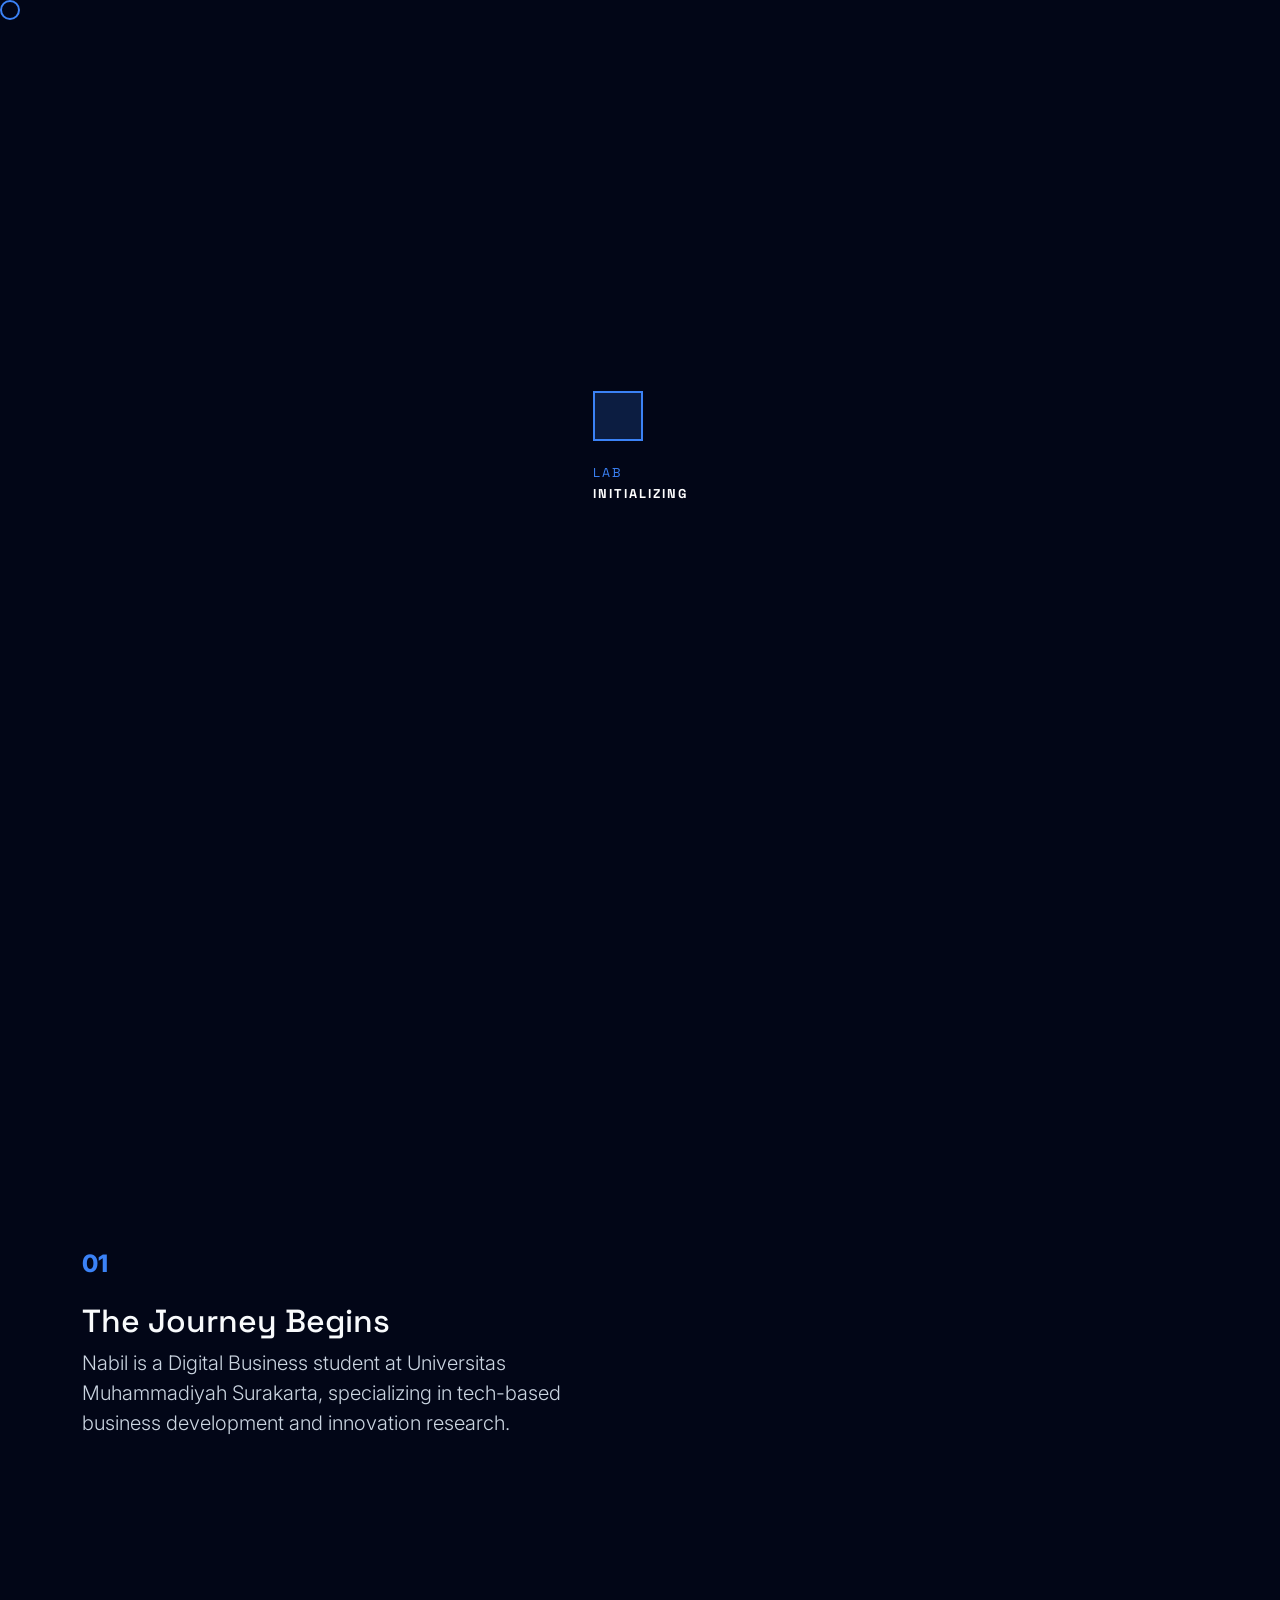
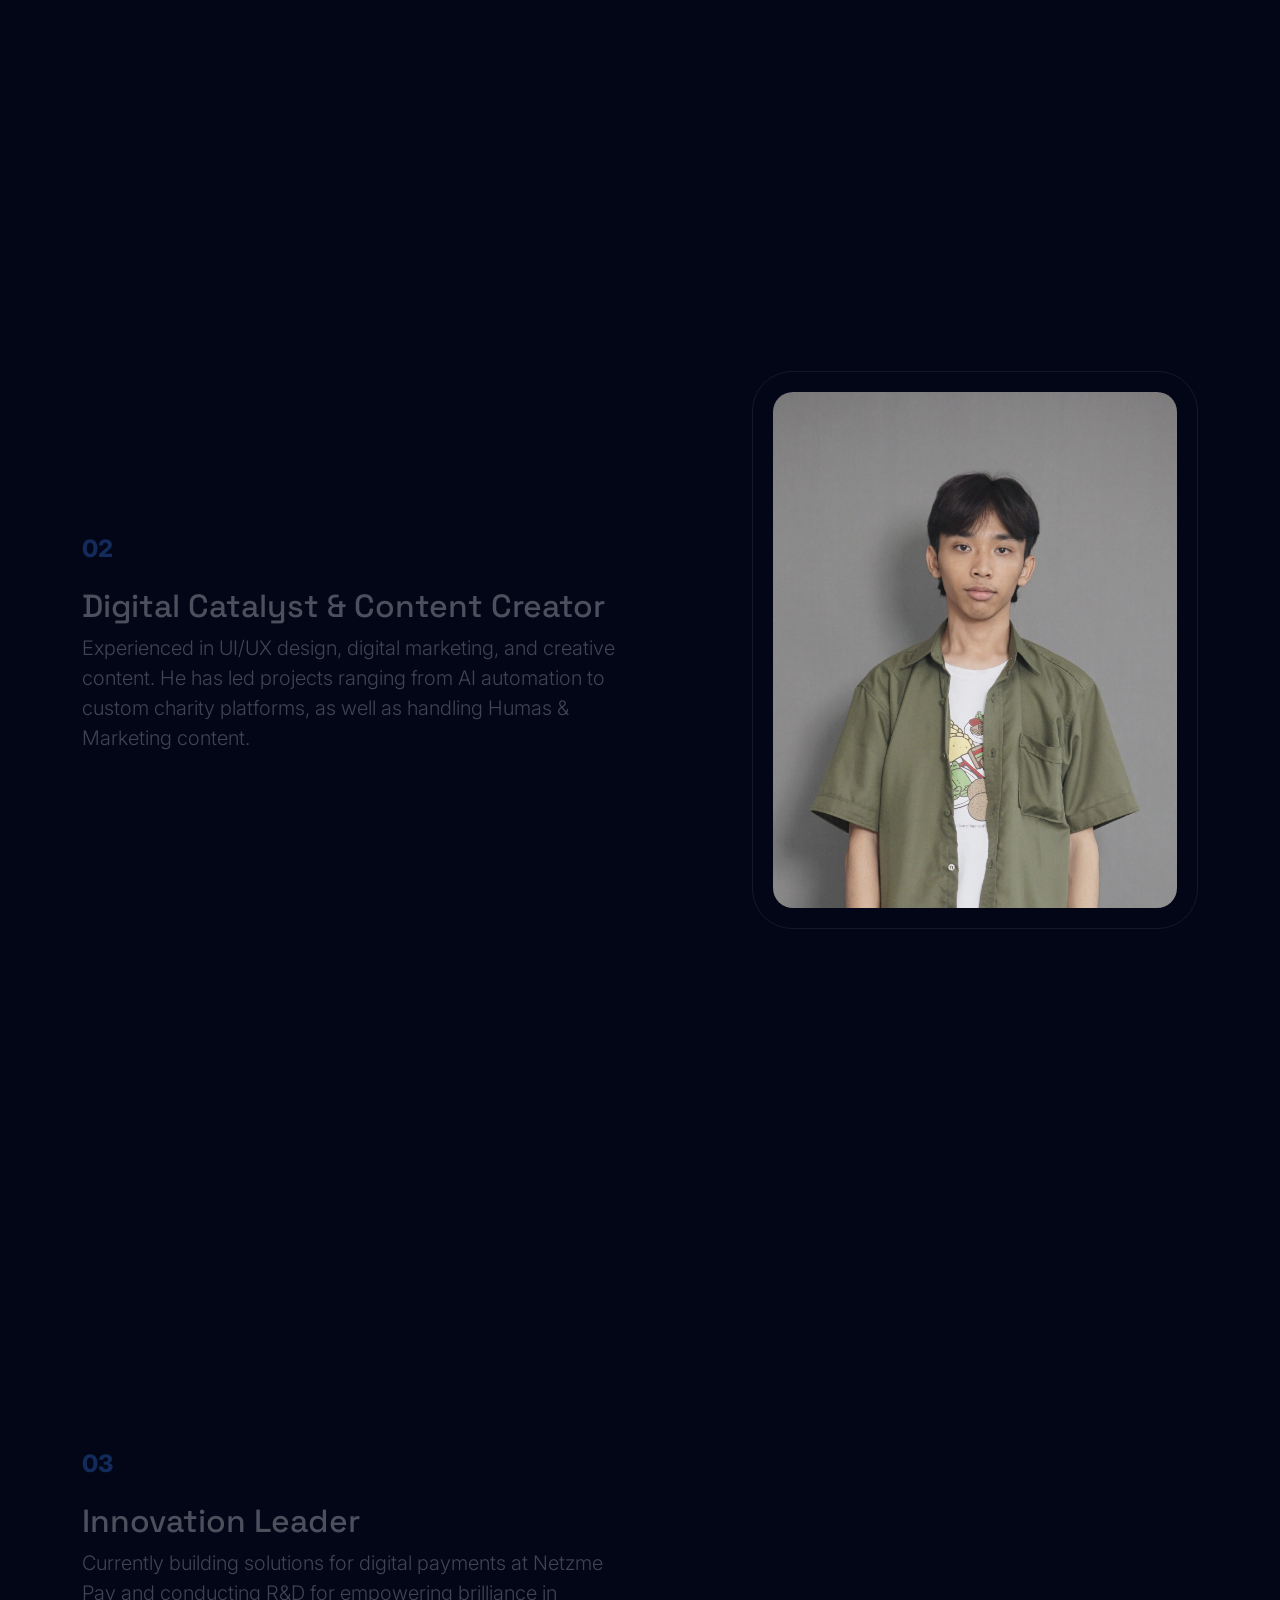
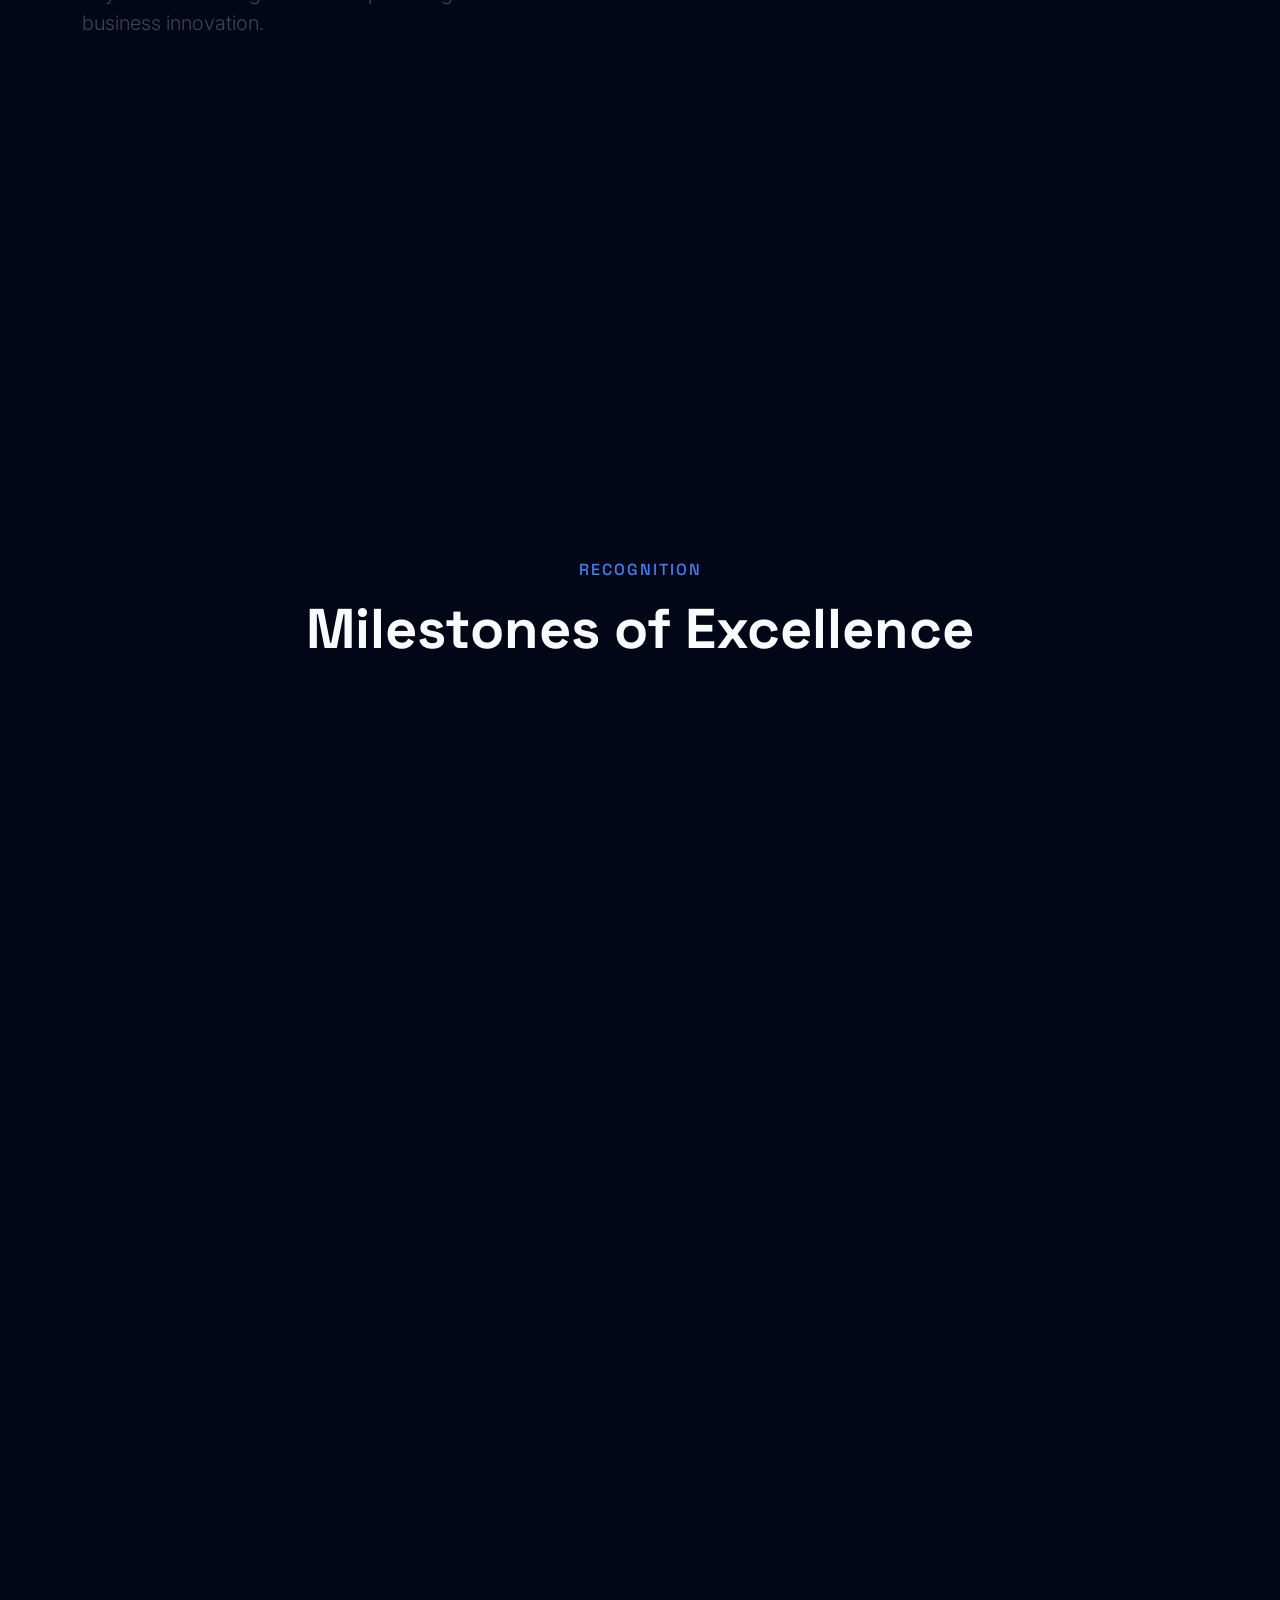
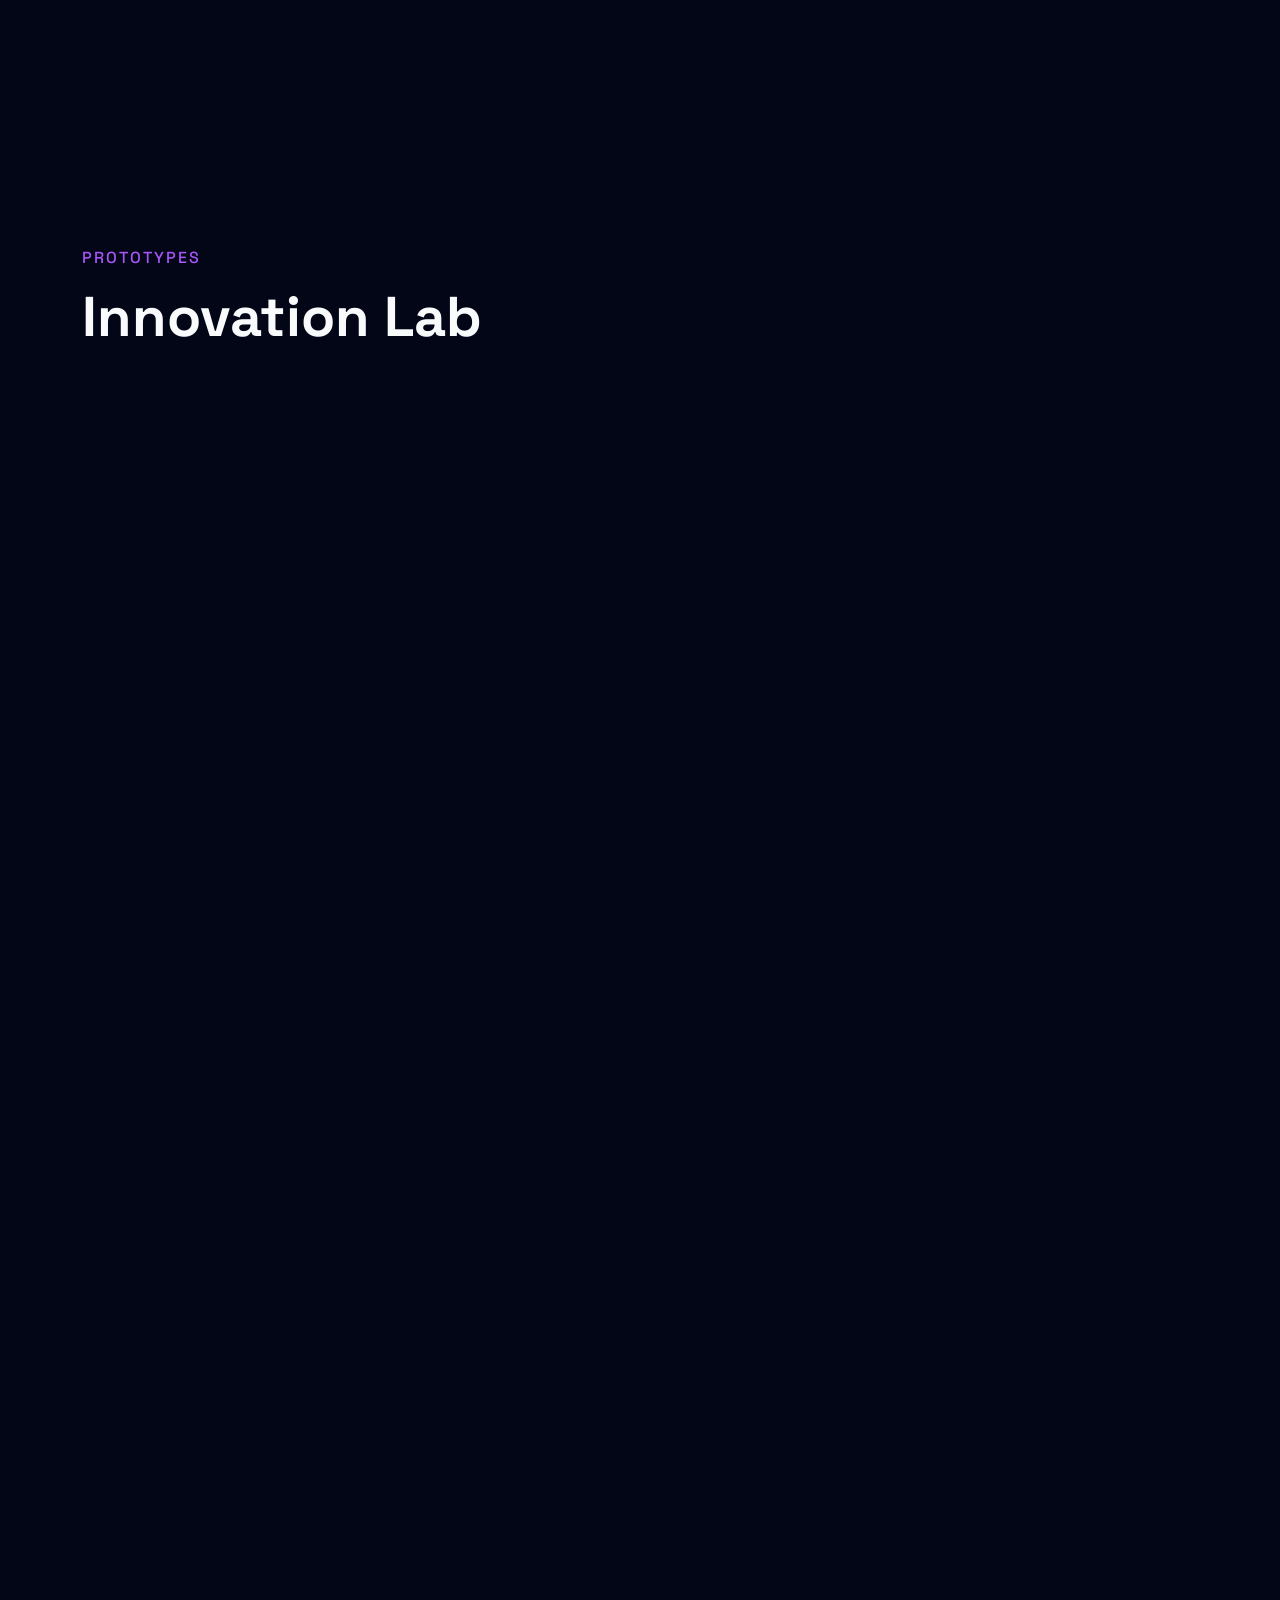
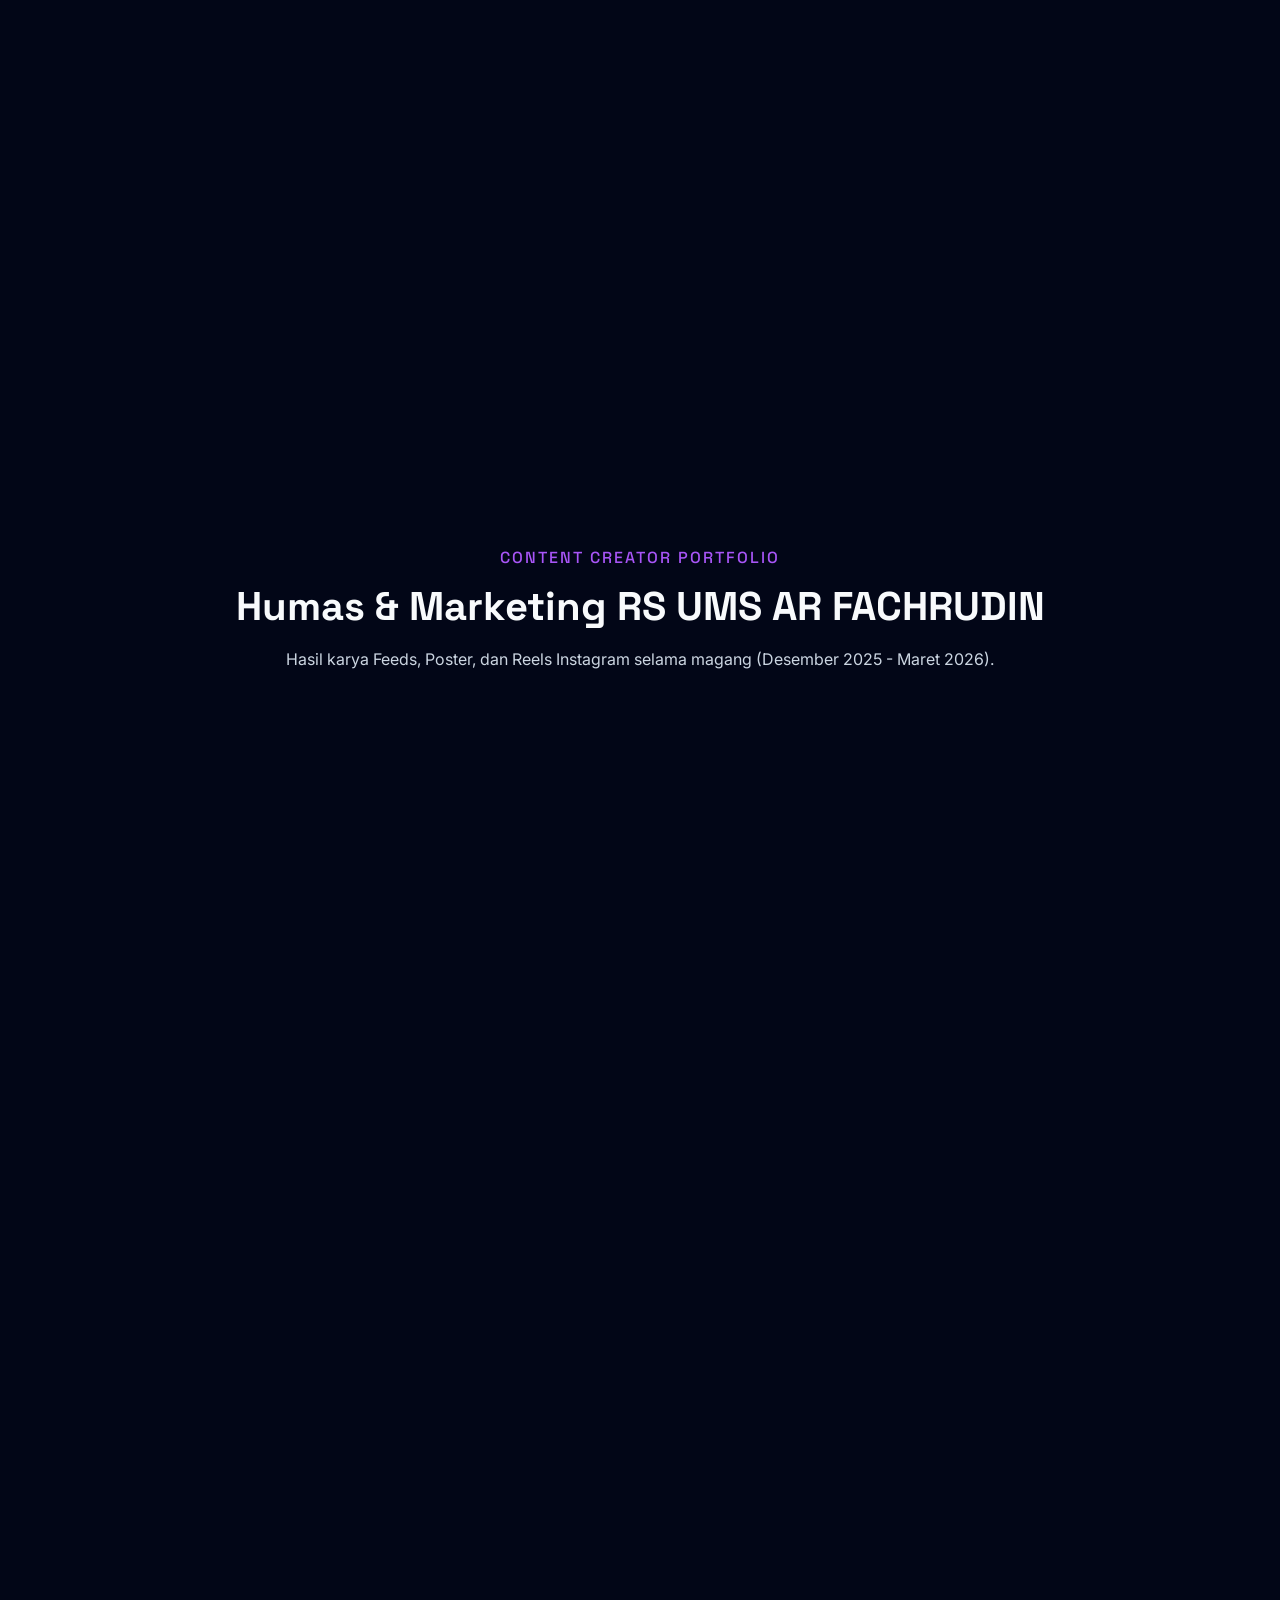
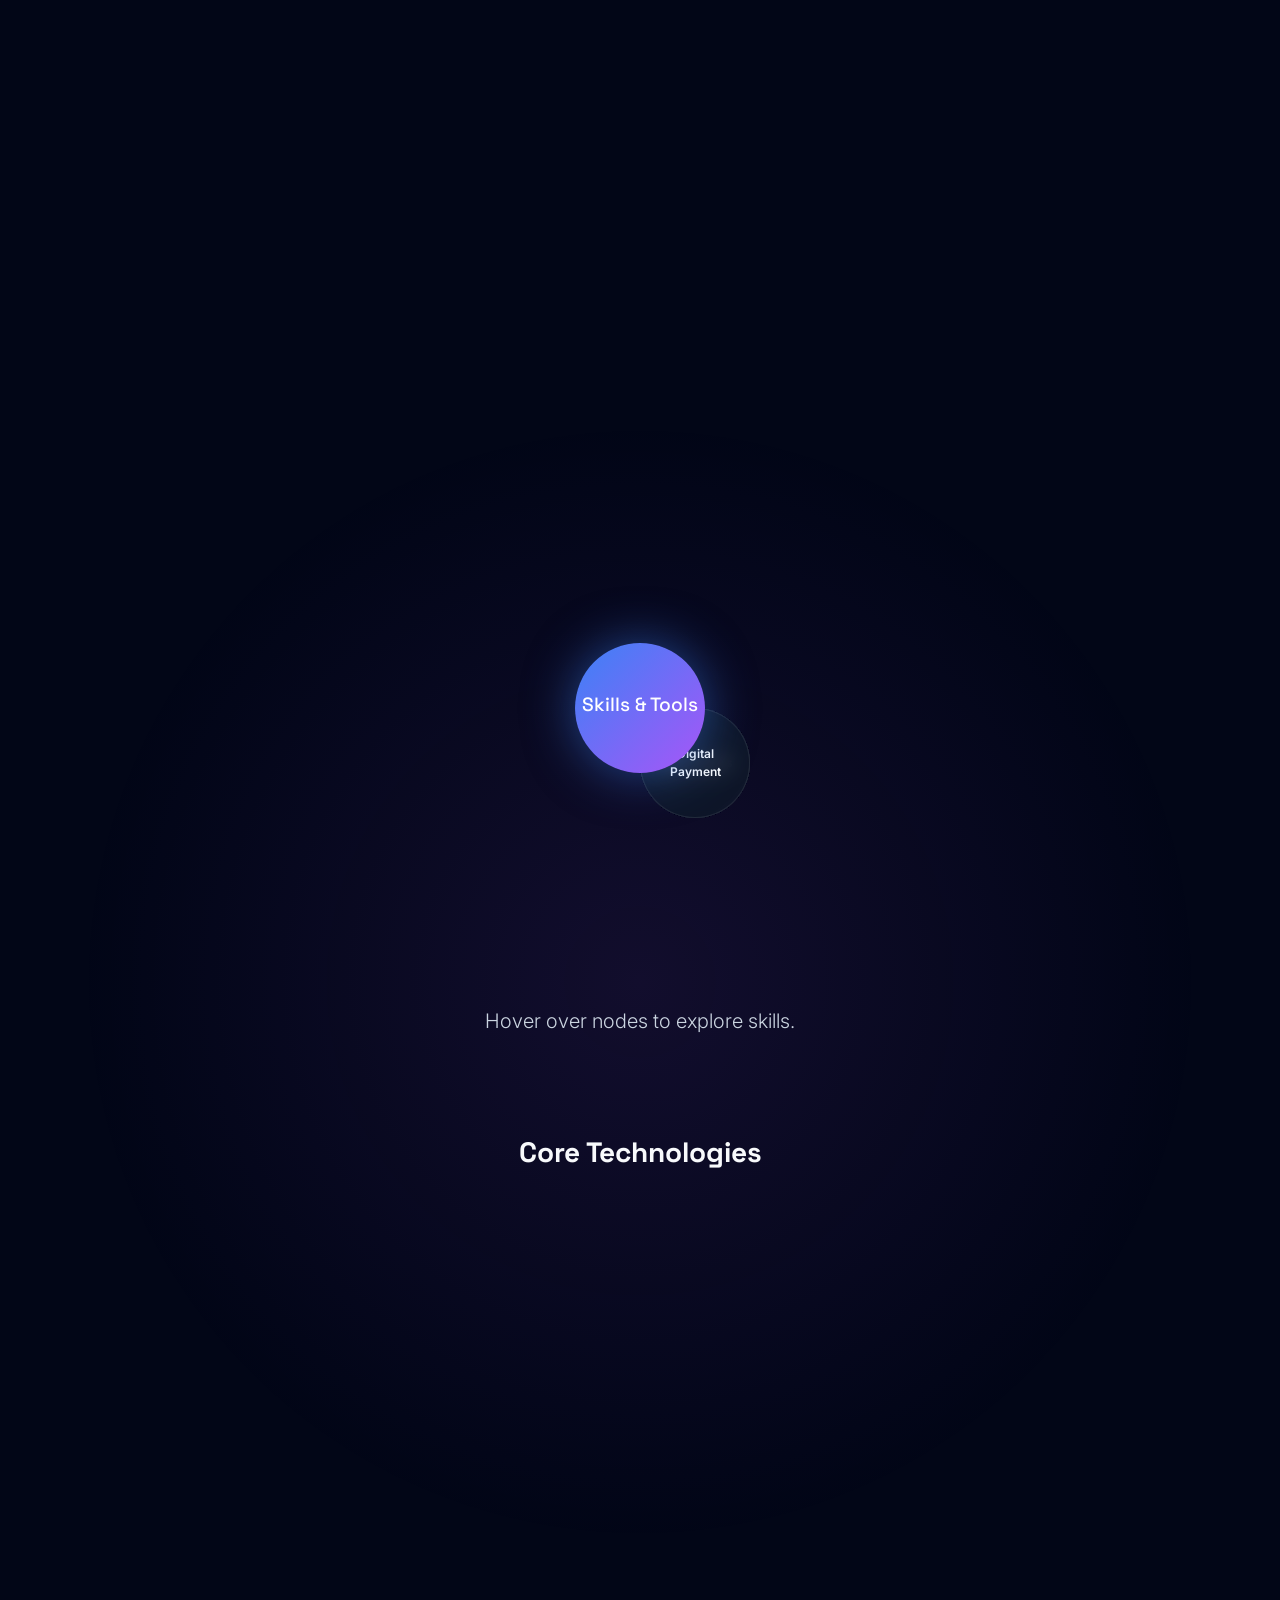
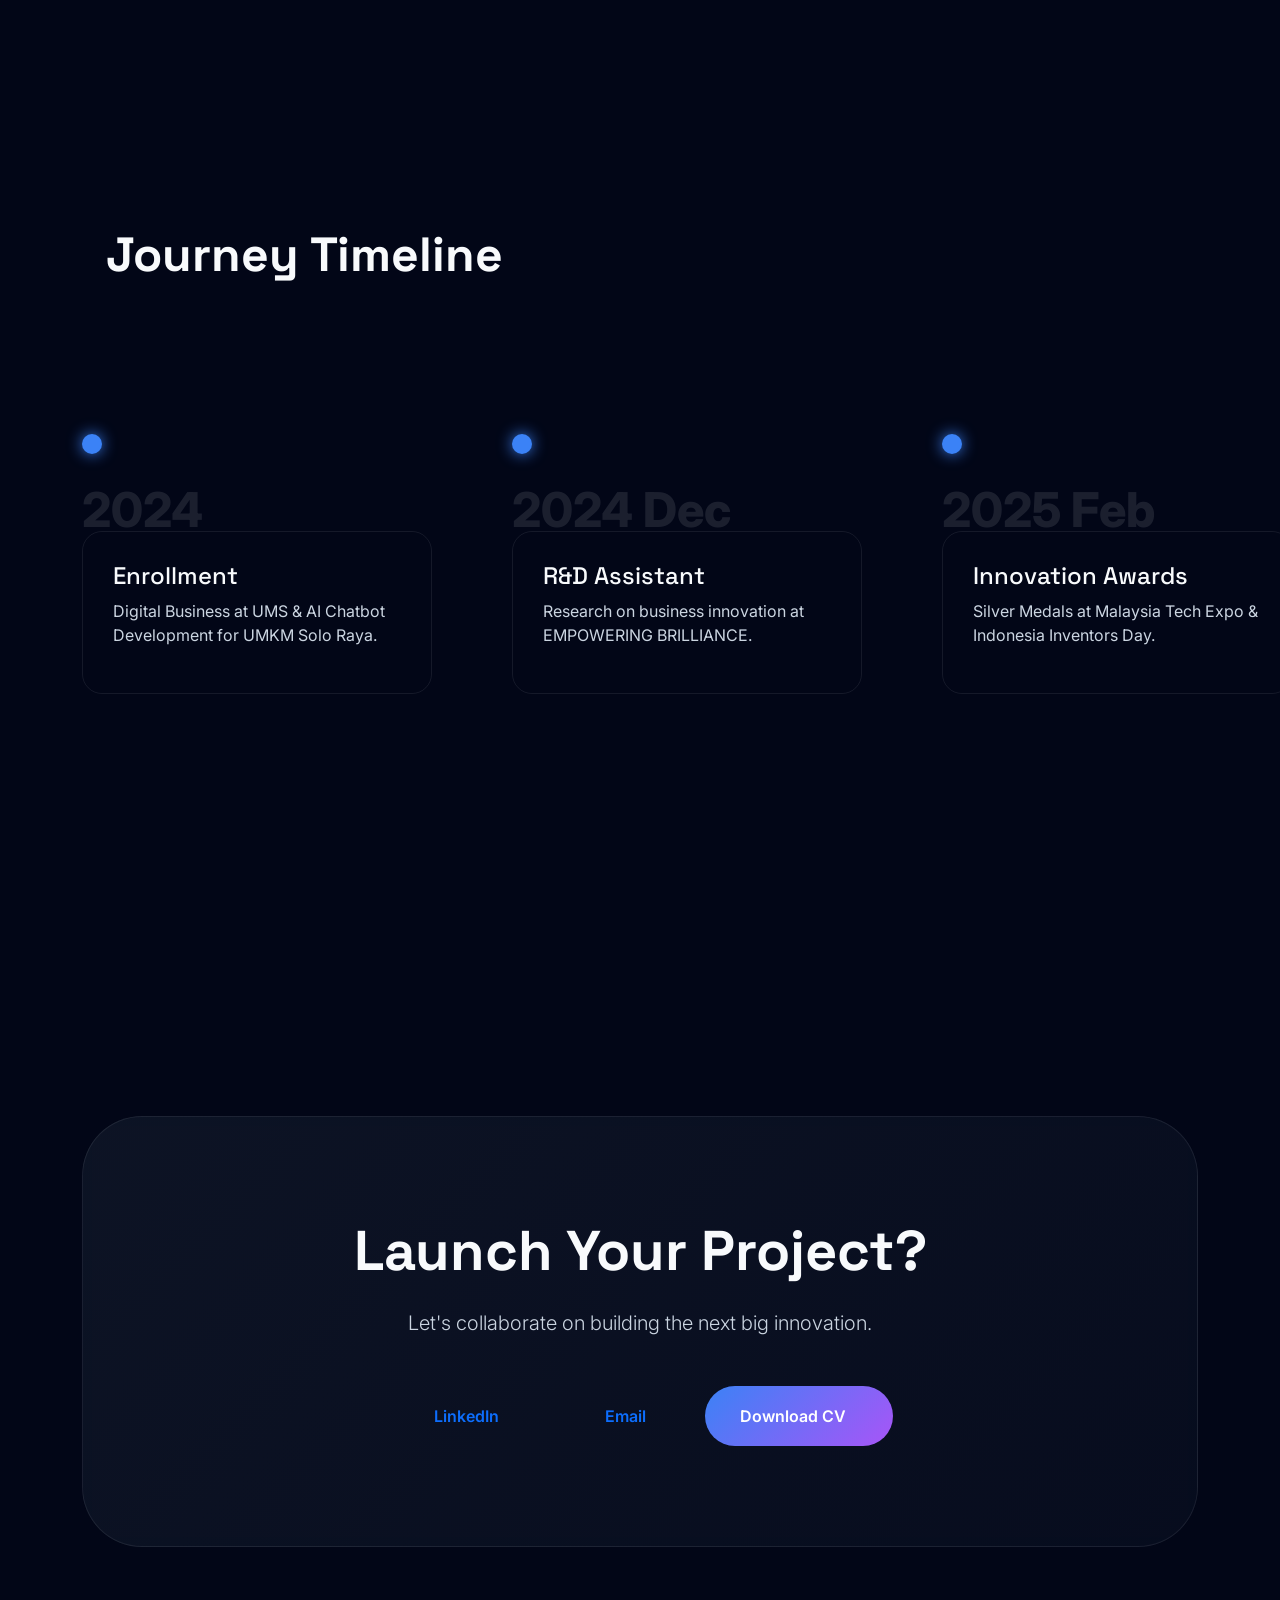
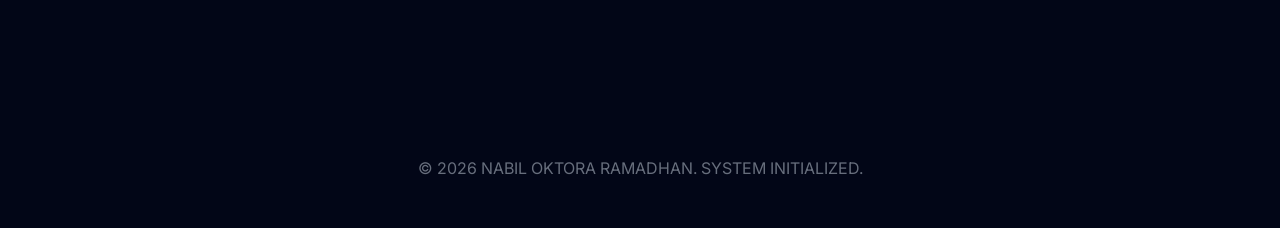
==== commit 2fe90b1a: "Add files via upload" ====
--- a/index.html
+++ b/index.html
@@ -4,20 +4,45 @@
     <meta charset="UTF-8">
     <meta name="viewport" content="width=device-width, initial-scale=1.0">
     <title>Nabil Oktora Ramadhan | Innovation Lab</title>
-    <!-- CSS Dependencies -->
     <link href="https://cdn.jsdelivr.net/npm/bootstrap@5.3.0/dist/css/bootstrap.min.css" rel="stylesheet">
     <link href="https://cdn.jsdelivr.net/npm/remixicon@3.5.0/fonts/remixicon.css" rel="stylesheet">
     <link href="https://unpkg.com/aos@2.3.1/dist/aos.css" rel="stylesheet">
-    <!-- Fonts -->
     <link href="https://fonts.googleapis.com/css2?family=Space+Grotesk:wght@300;400;500;600;700&family=Inter:wght@300;400;600;800&display=swap" rel="stylesheet">
-    <!-- Custom CSS -->
     <link rel="stylesheet" href="assets/css/lab-style.css">
-    <!-- Lenis Smooth Scroll CSS -->
     <link rel="stylesheet" href="https://unpkg.com/lenis@1.1.13/dist/lenis.css">
+    <style>
+        .content-grid {
+            display: grid;
+            grid-template-columns: repeat(4, 1fr);
+            gap: 15px;
+        }
+        .reel-card {
+            width: 100%;
+            aspect-ratio: 9 / 16;
+            background: #111;
+            cursor: pointer;
+            position: relative;
+            overflow: hidden;
+            display: block;
+        }
+        .reel-card img {
+            width: 100%;
+            height: 100%;
+            object-fit: cover;
+            transition: 0.6s var(--transition);
+        }
+        .reel-card:hover img {
+            transform: scale(1.05);
+        }
+        @media (max-width: 991px) {
+            .content-grid { grid-template-columns: repeat(3, 1fr); }
+        }
+        @media (max-width: 576px) {
+            .content-grid { grid-template-columns: repeat(2, 1fr); }
+        }
+    </style>
 </head>
 <body class="dark-mode">
-
-    <!-- PRELOADER -->
     <div id="preloader">
         <div class="loader-wrapper">
             <div class="cube-loader">
@@ -32,15 +57,11 @@
         </div>
     </div>
 
-    <!-- CUSTOM CURSOR -->
     <div class="cursor-magic"></div>
-
-    <!-- BACKGROUND ENGINE -->
     <div id="particles-js"></div>
     <div class="cyber-grid"></div>
     <div class="bg-glow"></div>
 
-    <!-- NAVBAR -->
     <div id="scroll-progress"></div>
     <nav class="navbar navbar-expand-lg fixed-top nav-lab">
         <div class="container">
@@ -52,7 +73,6 @@
         </div>
     </nav>
 
-    <!-- HERO -->
     <section id="hero" class="hero-section">
         <div class="container text-center">
             <div class="hero-content" data-aos="zoom-out" data-aos-duration="1500">
@@ -64,7 +84,7 @@
                     <span class="gradient-text">Innovation Leader.</span>
                 </h1>
                 <p class="hero-sub mt-4 max-w-700 mx-auto" data-aos="fade-up" data-aos-delay="200">
-                    Nabil Oktora Ramadhan — International Gold Medalist & Digital Business Strategist. 
+                    Nabil Oktora Ramadhan — International Gold Medalist, Digital Business Strategist & Content Creator. 
                     Merging <span class="text-white fw-bold">AI</span>, <span class="text-white fw-bold">startups</span>, and <span class="text-white fw-bold">innovation</span>.
                 </p>
                 <div class="hero-btns mt-5 d-flex justify-content-center gap-4">
@@ -79,7 +99,6 @@
         </div>
     </section>
 
-    <!-- ABOUT SCROLL STORY -->
     <section id="about" class="story-section">
         <div class="container">
             <div class="story-wrapper">
@@ -91,8 +110,8 @@
                     </div>
                     <div class="story-content" id="step-2">
                         <span class="step-num">02</span>
-                        <h2>Digital Catalyst</h2>
-                        <p class="lead">Experienced in UI/UX design and digital marketing. He has led projects ranging from AI-powered automation to custom charity platforms.</p>
+                        <h2>Digital Catalyst & Content Creator</h2>
+                        <p class="lead">Experienced in UI/UX design, digital marketing, and creative content. He has led projects ranging from AI automation to custom charity platforms, as well as handling Humas & Marketing content.</p>
                     </div>
                     <div class="story-content" id="step-3">
                         <span class="step-num">03</span>
@@ -109,7 +128,6 @@
         </div>
     </section>
 
-    <!-- ACHIEVEMENTS -->
     <section id="achievements" class="achieve-section section-padding">
         <div class="container">
             <div class="section-header text-center mb-100">
@@ -171,16 +189,13 @@
         </div>
     </section>
 
-    <!-- PROJECT LAB -->
     <section id="work" class="lab-section section-padding">
         <div class="container">
             <div class="section-header mb-100">
                 <h6 class="ls-2 uppercase text-purple mb-3">Prototypes</h6>
                 <h2 class="display-4 fw-bold">Innovation Lab</h2>
             </div>
-            
             <div class="lab-grid">
-                <!-- AI Chatbot UMKM -->
                 <div class="lab-item" data-aos="zoom-in">
                     <div class="lab-card glass-card" onclick="openProject('aichatbot')">
                         <div class="lab-thumb">
@@ -195,7 +210,6 @@
                         </div>
                     </div>
                 </div>
-                <!-- Lazismu Charity -->
                 <div class="lab-item" data-aos="zoom-in" data-aos-delay="100">
                     <div class="lab-card glass-card" onclick="openProject('lazismu')">
                         <div class="lab-thumb">
@@ -210,7 +224,6 @@
                         </div>
                     </div>
                 </div>
-                <!-- SI PALING KULIAH -->
                 <div class="lab-item" data-aos="zoom-in" data-aos-delay="200">
                     <div class="lab-card glass-card" onclick="openProject('sypaling')">
                         <div class="lab-thumb">
@@ -225,9 +238,8 @@
                         </div>
                     </div>
                 </div>
-                <!-- PhysioConnect -->
                 <div class="lab-item" data-aos="zoom-in" data-aos-delay="300">
-                    <div class="lab-card glass-card" onclick="openProject('physio')">
+                    <div class="lab-card glass-card" onclick="window.open('https://physioconnect.site/', '_blank')">
                         <div class="lab-thumb">
                             <div class="lab-overlay"></div>
                             <img src="assets/images/physio_porto.png" alt="PhysioConnect" loading="lazy" onerror="this.style.display='none'; this.nextElementSibling.classList.remove('hide-icon');">
@@ -240,7 +252,6 @@
                         </div>
                     </div>
                 </div>
-                <!-- SYDSE -->
                 <div class="lab-item" data-aos="zoom-in" data-aos-delay="400">
                     <div class="lab-card glass-card" onclick="openProject('sydse')">
                         <div class="lab-thumb">
@@ -257,7 +268,48 @@
         </div>
     </section>
 
-    <!-- SKILLS ORBIT -->
+    <section id="content-creator" class="lab-section section-padding">
+        <div class="container">
+            <div class="section-header mb-100 text-center">
+                <h6 class="ls-2 uppercase text-purple mb-3">Content Creator Portfolio</h6>
+                <h2 class="display-4 fw-bold" style="font-size: 2.5rem;">Humas & Marketing RS UMS AR FACHRUDIN</h2>
+                <p class="text-muted mt-3">Hasil karya Feeds, Poster, dan Reels Instagram selama magang (Desember 2025 - Maret 2026).</p>
+            </div>
+            <div class="content-grid">
+                <div class="lab-item" data-aos="zoom-in">
+                    <a href="https://www.instagram.com/reel/DV7eMFcCaFU/?utm_source=ig_web_copy_link&igsh=MzRlODBiNWFlZA==" target="_blank" class="reel-card" title="Click to view Instagram post">
+                        <img src="assets/images/jangan lupa magang ya.png" alt="Jangan Lupa Magang Ya" loading="lazy">
+                    </a>
+                </div>
+                <div class="lab-item" data-aos="zoom-in" data-aos-delay="100">
+                    <a href="https://www.instagram.com/reel/DUAN2t6CUrX/?utm_source=ig_web_copy_link&igsh=MzRlODBiNWFlZA==" target="_blank" class="reel-card" title="Click to view Instagram post">
+                        <img src="assets/images/cfd colomadu.png" alt="CFD Colomadu" loading="lazy">
+                    </a>
+                </div>
+                <div class="lab-item" data-aos="zoom-in" data-aos-delay="200">
+                    <a href="https://www.instagram.com/reel/DTCjEpaiaGD/?utm_source=ig_web_copy_link&igsh=MzRlODBiNWFlZA==" target="_blank" class="reel-card" title="Click to view Instagram post">
+                        <img src="assets/images/baby spa.png" alt="Baby Spa" loading="lazy">
+                    </a>
+                </div>
+                <div class="lab-item" data-aos="zoom-in" data-aos-delay="300">
+                    <a href="https://www.instagram.com/reel/DSjWGGjidfJ/?utm_source=ig_web_copy_link&igsh=MzRlODBiNWFlZA==" target="_blank" class="reel-card" title="Click to view Instagram post">
+                        <img src="assets/images/cfd slamet.png" alt="CFD Slamet Riyadi" loading="lazy">
+                    </a>
+                </div>
+                <div class="lab-item" data-aos="zoom-in" data-aos-delay="400">
+                    <a href="https://www.instagram.com/reel/DSmrofrkgHj/?utm_source=ig_web_copy_link&igsh=MzRlODBiNWFlZA==" target="_blank" class="reel-card" title="Click to view Instagram post">
+                        <img src="assets/images/kenyamanan.png" alt="Kenyamanan" loading="lazy">
+                    </a>
+                </div>
+                <div class="lab-item" data-aos="zoom-in" data-aos-delay="500">
+                    <a href="https://www.instagram.com/reel/DSkOjOFiSXH/?utm_source=ig_web_copy_link&igsh=MzRlODBiNWFlZA==" target="_blank" class="reel-card" title="Click to view Instagram post">
+                        <img src="assets/images/hari ibu.png" alt="Hari Ibu" loading="lazy">
+                    </a>
+                </div>
+            </div>
+        </div>
+    </section>
+
     <section id="skills" class="skills-section">
         <div class="container text-center">
             <div class="orbit-container">
@@ -273,57 +325,54 @@
             </div>
             <div id="skill-description" class="mt-5 text-muted lead mb-100">Hover over nodes to explore skills.</div>
 
-            <!-- Visual Tech Stack Grid -->
             <div class="section-header text-center mb-50">
                 <h3 class="fw-bold mb-4">Core Technologies</h3>
             </div>
-            
             <div class="tech-stack-container">
-                <!-- HTML5 -->
                 <div class="tech-card" data-aos="zoom-in">
                     <img src="https://cdn.jsdelivr.net/gh/devicons/devicon/icons/html5/html5-original.svg" class="tech-logo" alt="HTML5">
                     <span class="tech-name">HTML5</span>
                 </div>
-                <!-- CSS3 -->
                 <div class="tech-card" data-aos="zoom-in" data-aos-delay="50">
                     <img src="https://cdn.jsdelivr.net/gh/devicons/devicon/icons/css3/css3-original.svg" class="tech-logo" alt="CSS3">
                     <span class="tech-name">CSS3</span>
                 </div>
-                <!-- JavaScript -->
                 <div class="tech-card" data-aos="zoom-in" data-aos-delay="100">
                     <img src="https://cdn.jsdelivr.net/gh/devicons/devicon/icons/javascript/javascript-original.svg" class="tech-logo" alt="JavaScript">
                     <span class="tech-name">JavaScript</span>
                 </div>
-                <!-- PHP -->
                 <div class="tech-card" data-aos="zoom-in" data-aos-delay="150">
                     <img src="https://cdn.jsdelivr.net/gh/devicons/devicon/icons/php/php-original.svg" class="tech-logo" alt="PHP">
                     <span class="tech-name">PHP</span>
                 </div>
-                <!-- SQL (MySQL/PostgreSQL) -->
                 <div class="tech-card" data-aos="zoom-in" data-aos-delay="200">
                     <img src="https://cdn.jsdelivr.net/gh/devicons/devicon/icons/mysql/mysql-original.svg" class="tech-logo" alt="SQL">
                     <span class="tech-name">SQL</span>
                 </div>
-                <!-- React -->
                 <div class="tech-card" data-aos="zoom-in" data-aos-delay="250">
                     <img src="https://cdn.jsdelivr.net/gh/devicons/devicon/icons/react/react-original.svg" class="tech-logo" alt="React">
                     <span class="tech-name">React</span>
                 </div>
-                <!-- Node.js -->
                 <div class="tech-card" data-aos="zoom-in" data-aos-delay="300">
                     <img src="https://cdn.jsdelivr.net/gh/devicons/devicon/icons/nodejs/nodejs-original.svg" class="tech-logo" alt="Node.js">
                     <span class="tech-name">Node.js</span>
                 </div>
-                <!-- TypeScript -->
                 <div class="tech-card" data-aos="zoom-in" data-aos-delay="350">
                     <img src="https://cdn.jsdelivr.net/gh/devicons/devicon/icons/typescript/typescript-original.svg" class="tech-logo" alt="TypeScript">
                     <span class="tech-name">TypeScript</span>
                 </div>
-            </div>
-        </div>
-    </section>
-
-    <!-- TIMELINE -->
+                <div class="tech-card" data-aos="zoom-in" data-aos-delay="400">
+                    <img src="https://cdn.jsdelivr.net/gh/devicons/devicon/icons/canva/canva-original.svg" class="tech-logo" alt="Canva">
+                    <span class="tech-name">Canva</span>
+                </div>
+                <div class="tech-card" data-aos="zoom-in" data-aos-delay="450">
+                    <i class="ri-video-edit-fill tech-logo" style="font-size: 3rem; color: #a855f7; display: block; margin: 0 auto 15px;"></i>
+                    <span class="tech-name">CapCut</span>
+                </div>
+            </div>
+        </div>
+    </section>
+
     <section id="journey" class="timeline-section section-padding">
         <div class="container container-wide">
             <h2 class="display-5 fw-bold mb-100 px-4">Journey Timeline</h2>
@@ -370,6 +419,14 @@
                 </div>
                 <div class="timeline-item">
                     <div class="timeline-dot"></div>
+                    <div class="timeline-date">2025 Dec</div>
+                    <div class="timeline-box glass">
+                        <h4>Humas & Marketing Intern</h4>
+                        <p>Content Creator internship at RS UMS AR FACHRUDIN (Dec 2025 - Mar 2026).</p>
+                    </div>
+                </div>
+                <div class="timeline-item">
+                    <div class="timeline-dot"></div>
                     <div class="timeline-date">2026 Jan</div>
                     <div class="timeline-box glass">
                         <h4>Gold Medal GYIIF</h4>
@@ -380,7 +437,6 @@
         </div>
     </section>
 
-    <!-- CONTACT -->
     <section id="contact" class="contact-lab section-padding">
         <div class="container text-center">
             <div class="contact-panel glass-premium" data-aos="flip-up">
@@ -395,12 +451,10 @@
         </div>
     </section>
 
-    <!-- FOOTER -->
     <footer class="footer-lab py-5 text-center">
         <p class="opacity-50 mb-0">&copy; 2026 NABIL OKTORA RAMADHAN. SYSTEM INITIALIZED.</p>
     </footer>
 
-    <!-- MODAL PORTS -->
     <div id="modal-portal" class="modal-lab">
         <div class="modal-glass">
             <button class="modal-close" onclick="closeModal()">×</button>
@@ -408,7 +462,6 @@
         </div>
     </div>
 
-    <!-- JS Dependencies -->
     <script src="https://cdn.jsdelivr.net/npm/bootstrap@5.3.0/dist/js/bootstrap.bundle.min.js"></script>
     <script src="https://cdnjs.cloudflare.com/ajax/libs/gsap/3.12.2/gsap.min.js"></script>
     <script src="https://cdnjs.cloudflare.com/ajax/libs/gsap/3.12.2/ScrollTrigger.min.js"></script>
@@ -417,8 +470,6 @@
     <script src="https://unpkg.com/aos@2.3.1/dist/aos.js"></script>
     <script src="https://unpkg.com/typed.js@2.0.16/dist/typed.umd.js"></script>
     <script src="https://cdnjs.cloudflare.com/ajax/libs/vanilla-tilt/1.8.1/vanilla-tilt.min.js"></script>
-    
-    <!-- Custom JS -->
     <script src="assets/js/lab-app.js"></script>
 </body>
 </html>
--- a/assets/css/lab-style.css
+++ b/assets/css/lab-style.css
@@ -179,7 +179,7 @@
   border-radius: 50%;
   position: fixed;
   pointer-events: none;
-  z-index: 10001;
+  z-index: 99999;
   top: 0; left: 0;
   will-change: transform;
   transition:
@@ -253,6 +253,12 @@
   border-bottom: 1px solid var(--glass-border);
 }
 
+@media (max-width: 768px) {
+  .nav-lab {
+    padding: 20px 0;
+  }
+}
+
 .navbar-brand {
   font-size: 1.5rem;
   color: white;
@@ -299,16 +305,17 @@
 .hero-title {
   font-size: 5rem;
   font-weight: 800;
-  line-height: 1;
+  line-height: 1.1;
   margin-bottom: 30px;
 }
 
-.max-w-700 {
-  max-width: 700px;
-}
-.hero-sub {
-  font-size: 1.4rem;
-  opacity: 0.8;
+@media (max-width: 768px) {
+  .hero-title {
+    font-size: 2.8rem;
+  }
+  .hero-sub {
+    font-size: 1.1rem;
+  }
 }
 
 .badge-status {
@@ -954,15 +961,20 @@
 }
 
 /* MOBILE */
+/* MOBILE OPTIMIZATIONS */
 @media (max-width: 991px) {
-  .hero-title {
-    font-size: 3.5rem;
+  .section-padding {
+    padding: 80px 0;
+  }
+  .mb-100 {
+    margin-bottom: 60px;
   }
   .lab-grid {
     grid-template-columns: 1fr;
   }
   .story-wrapper {
     flex-direction: column;
+    gap: 40px;
   }
   .story-pin {
     width: 100%;
@@ -971,9 +983,113 @@
     display: none;
   }
   .story-content {
-    min-height: 50vh;
+    min-height: 0;
+    padding: 40px 0;
+    opacity: 1 !important;
   }
   .orbit-container {
-    transform: scale(0.6);
-  }
-}
+    width: 300px;
+    height: 300px;
+  }
+  .orbit-center {
+    width: 100px;
+    height: 100px;
+  }
+  .orbit-item {
+    width: 80px;
+    height: 80px;
+    font-size: 0.65rem;
+  }
+  .tech-stack-container {
+    grid-template-columns: repeat(2, 1fr);
+  }
+  .modal-glass {
+    padding: 40px 20px;
+    border-radius: 30px;
+  }
+  .contact-panel {
+    padding: 60px 20px;
+    border-radius: 40px;
+  }
+}
+
+@media (max-width: 768px) {
+  body {
+    cursor: default;
+  }
+  .cursor-magic {
+    display: none;
+  }
+  .timeline-track {
+    flex-direction: column;
+    width: 100%;
+    gap: 40px;
+    padding: 20px;
+  }
+  .timeline-item {
+    width: 100%;
+    padding-left: 30px;
+    border-left: 2px solid var(--electric-blue);
+  }
+  .timeline-dot {
+    position: absolute;
+    left: -11px;
+    top: 0;
+  }
+  .timeline-date {
+    font-size: 2rem;
+    margin-bottom: 10px;
+    opacity: 0.3;
+  }
+  .hero-btns {
+    flex-direction: column;
+    gap: 15px;
+  }
+}
+
+/* CONTENT CREATOR PORTFOLIO */
+.content-grid {
+  display: grid;
+  grid-template-columns: repeat(3, 1fr);
+  gap: 25px;
+}
+.content-thumb {
+  width: 100%;
+  aspect-ratio: 9 / 16;
+  background: var(--navy-blue);
+  border-radius: 20px;
+  margin-bottom: 20px;
+  display: flex;
+  align-items: center;
+  justify-content: center;
+  font-size: 3rem;
+  position: relative;
+  overflow: hidden;
+}
+.content-thumb i {
+  color: rgba(255, 255, 255, 0.2);
+  transition: 0.6s;
+}
+.content-thumb img {
+  width: 100%;
+  height: 100%;
+  object-fit: cover;
+  transition: 0.6s var(--transition);
+}
+.lab-card:hover .content-thumb i,
+.lab-card:hover .content-thumb img {
+  color: var(--cyber-purple);
+  transform: scale(1.05);
+}
+
+@media (max-width: 991px) {
+  .content-grid {
+    grid-template-columns: repeat(2, 1fr);
+  }
+}
+
+@media (max-width: 576px) {
+  .content-grid {
+    grid-template-columns: repeat(1, 1fr);
+  }
+}
